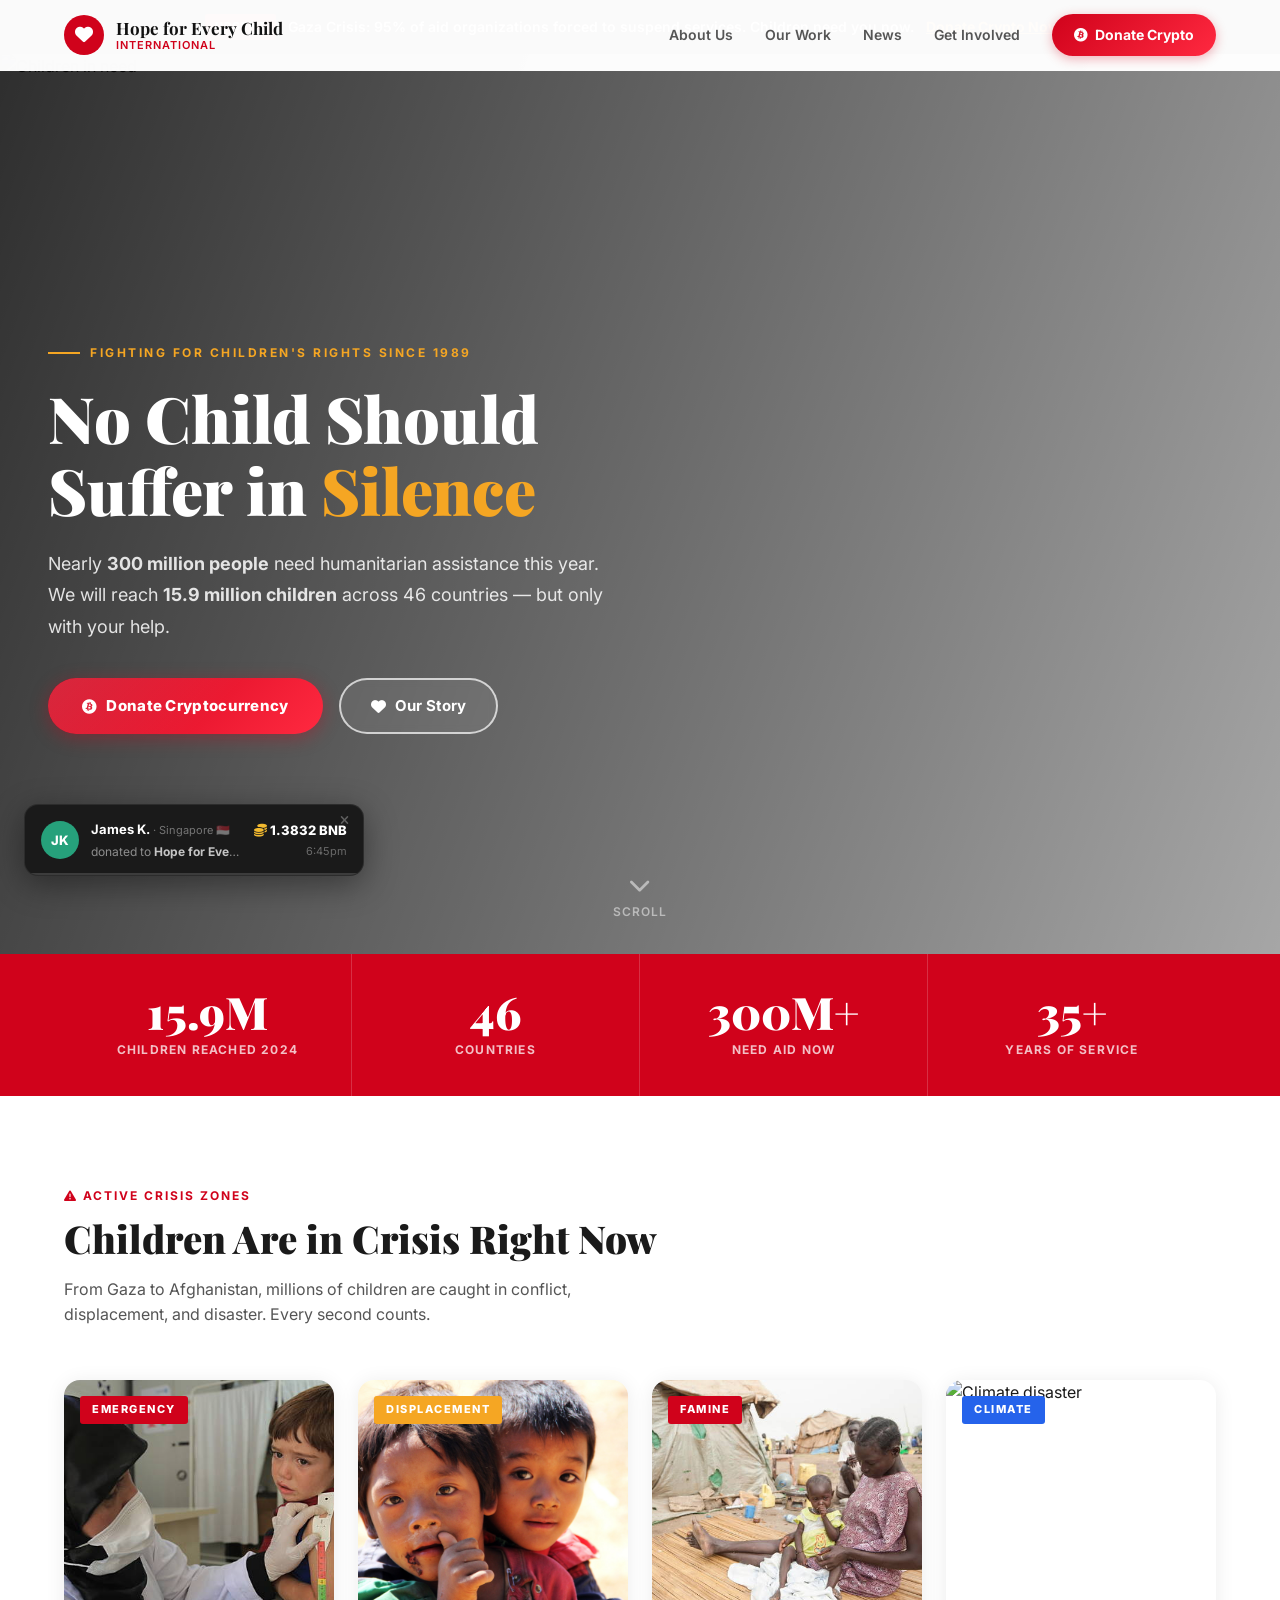
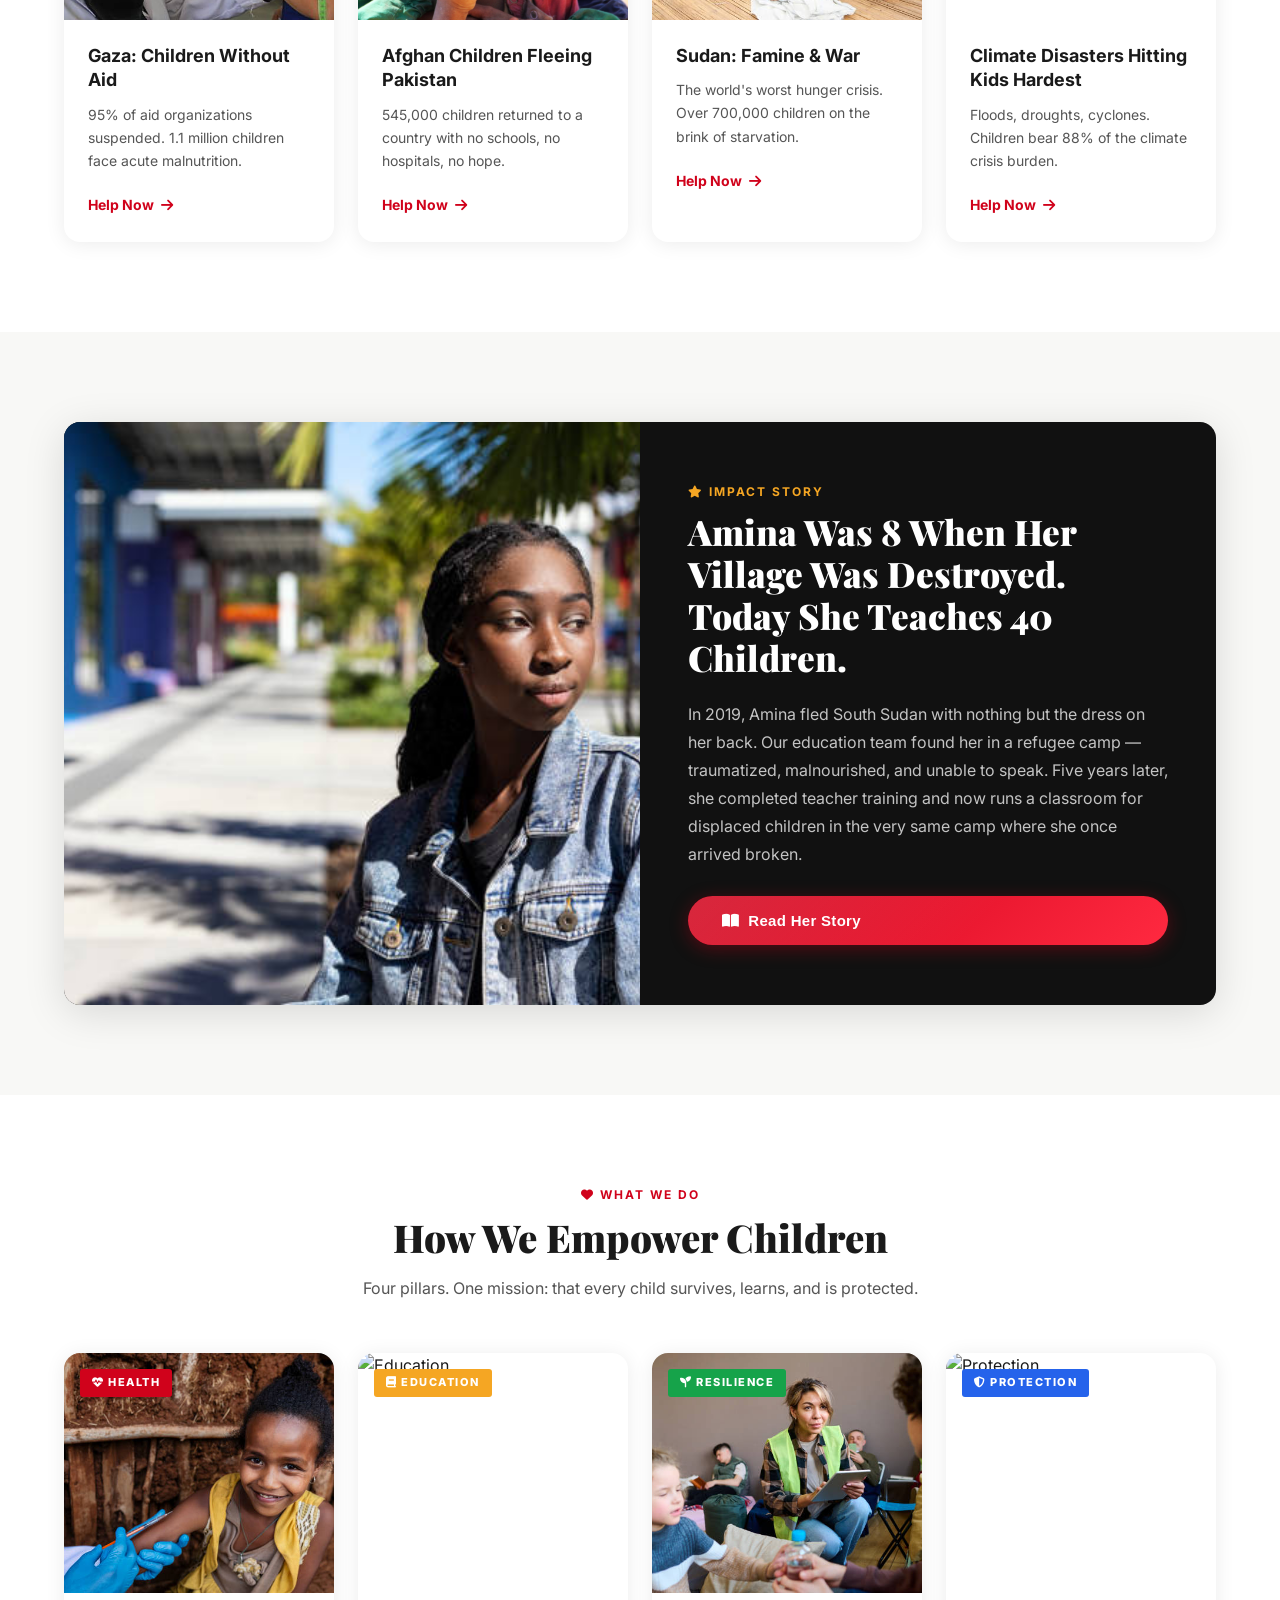
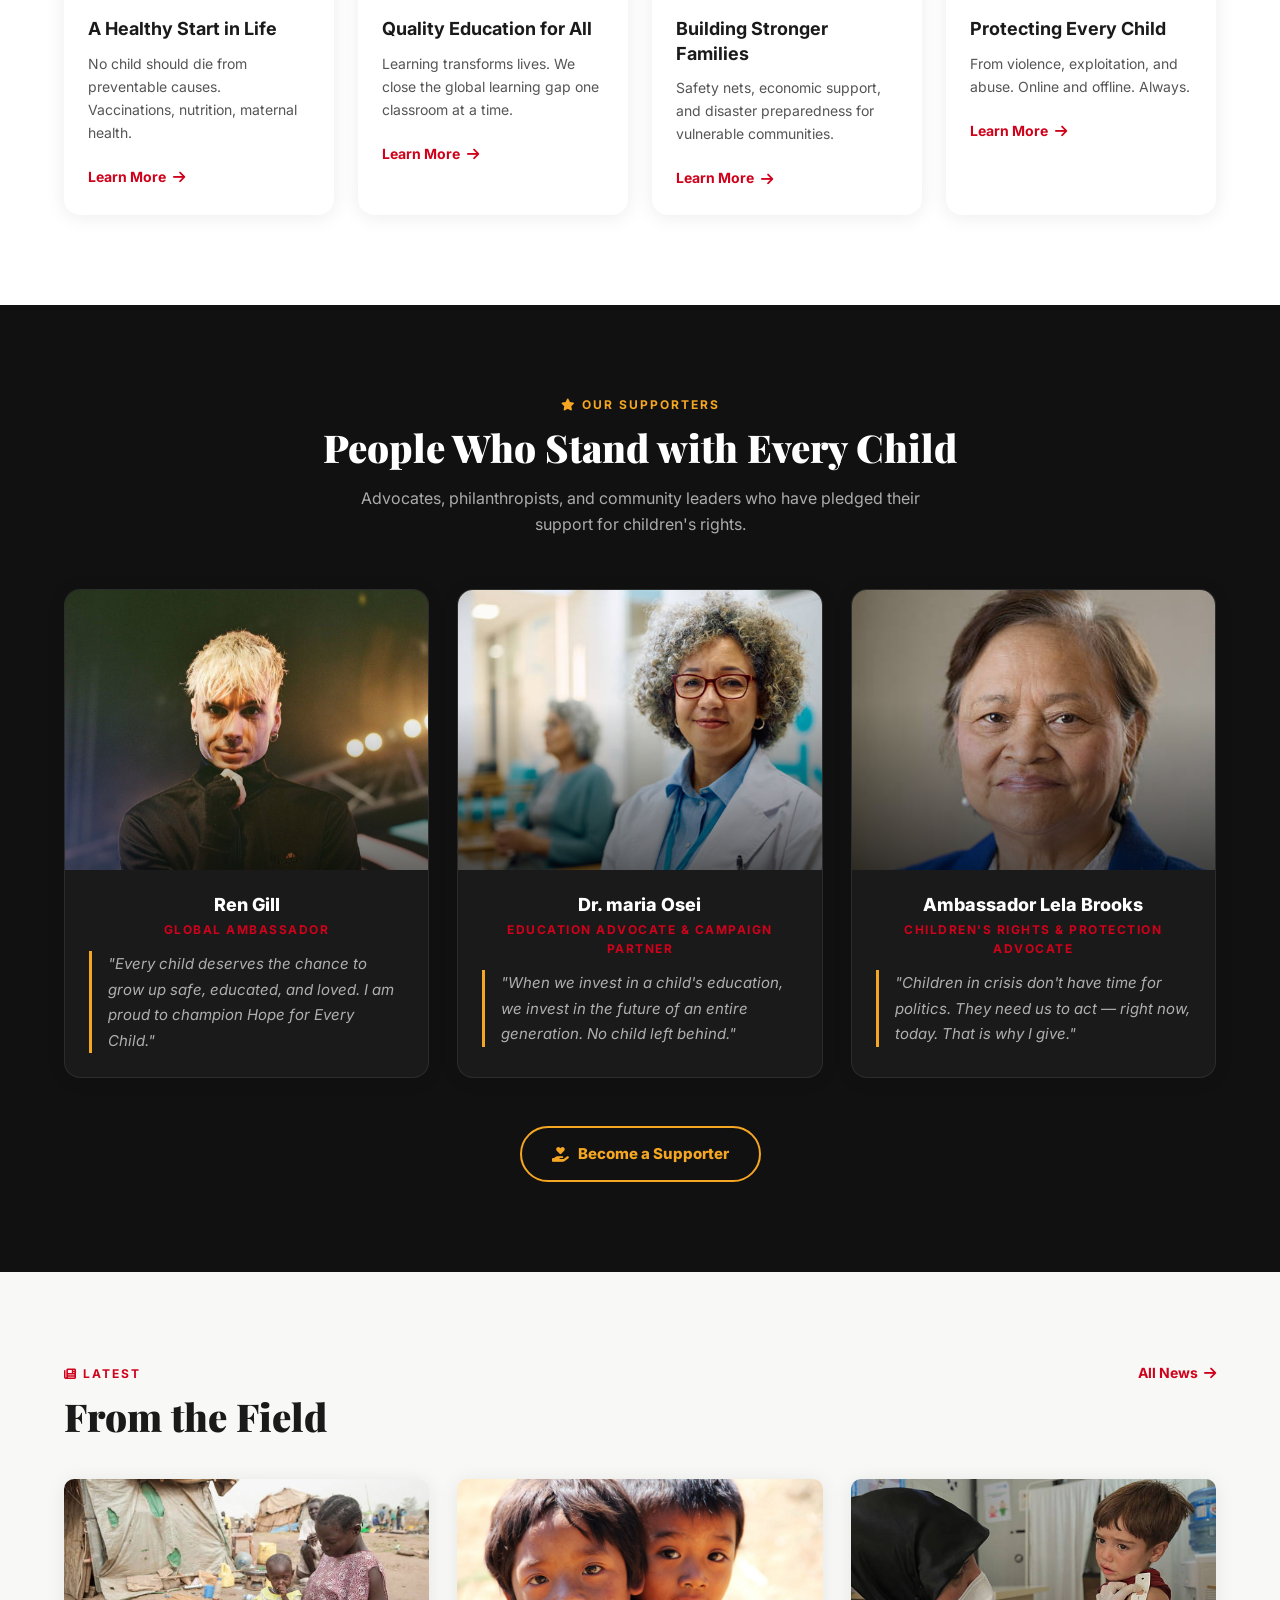
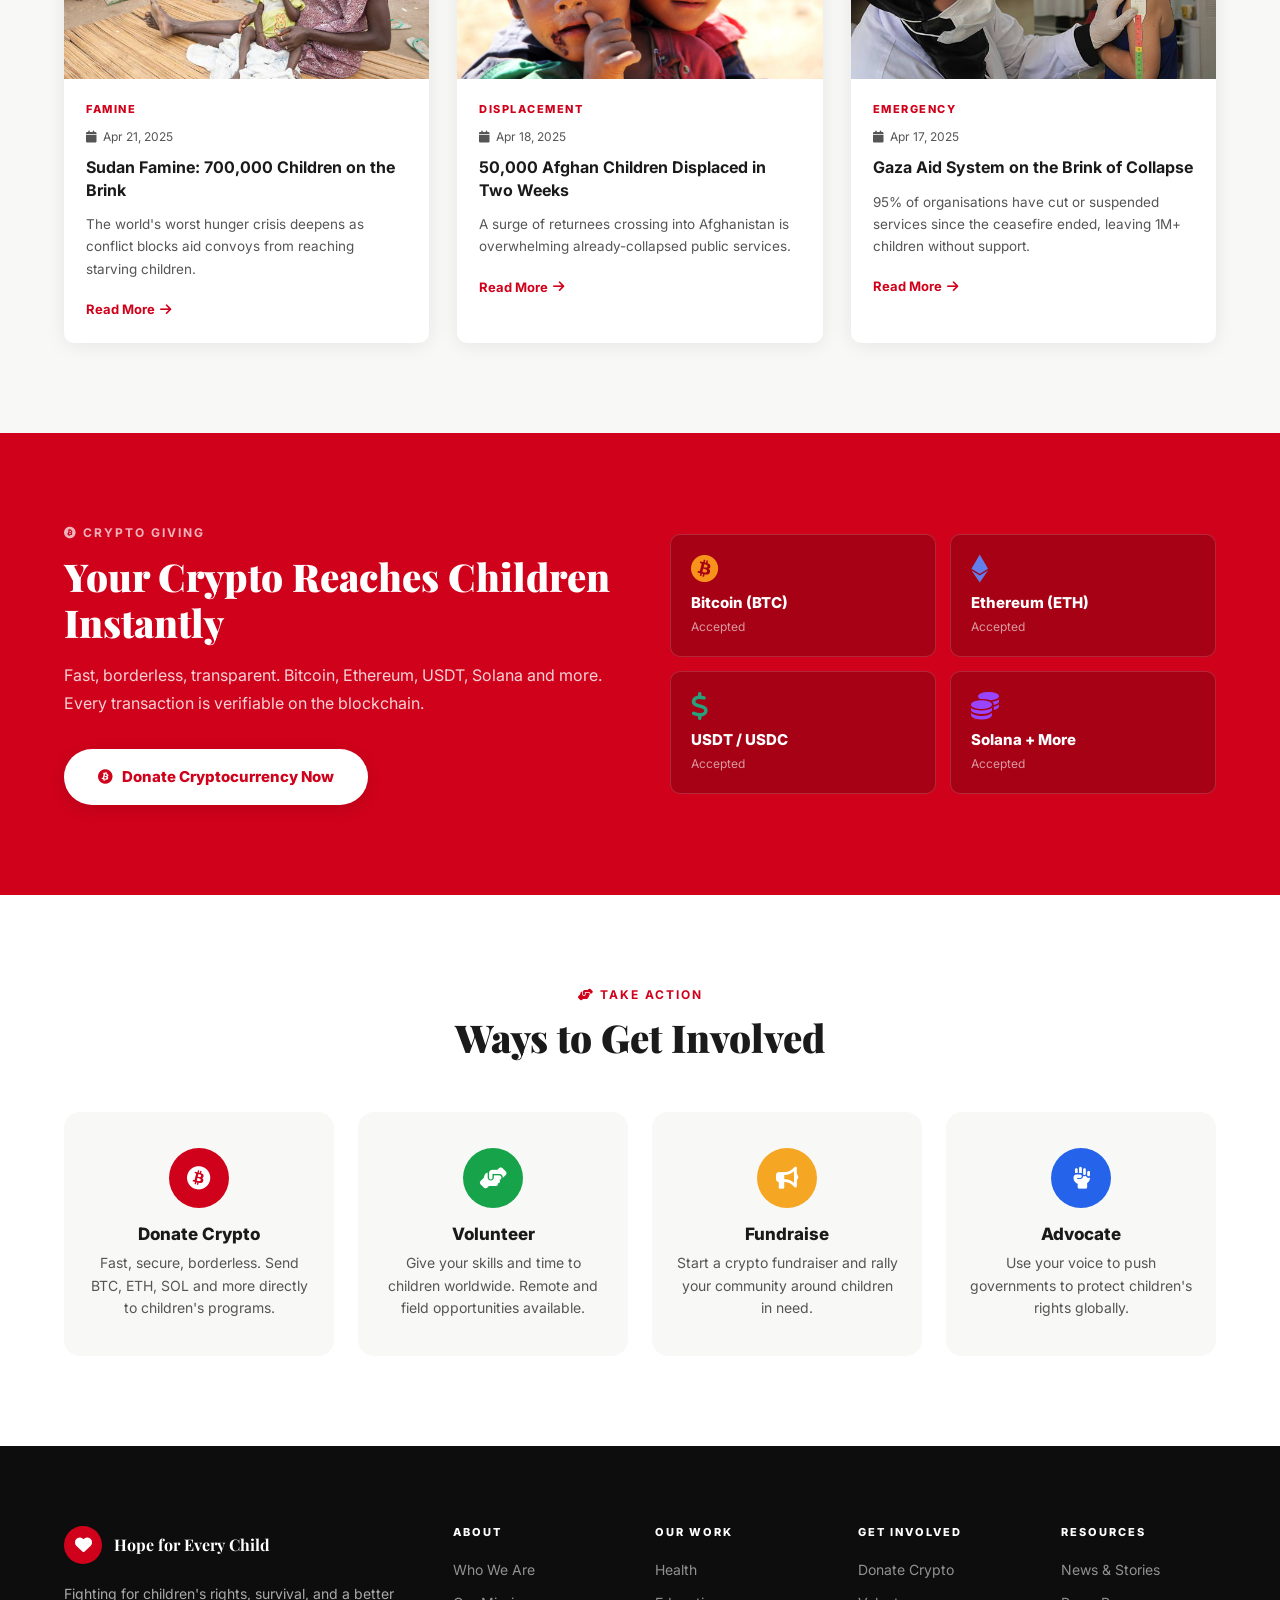
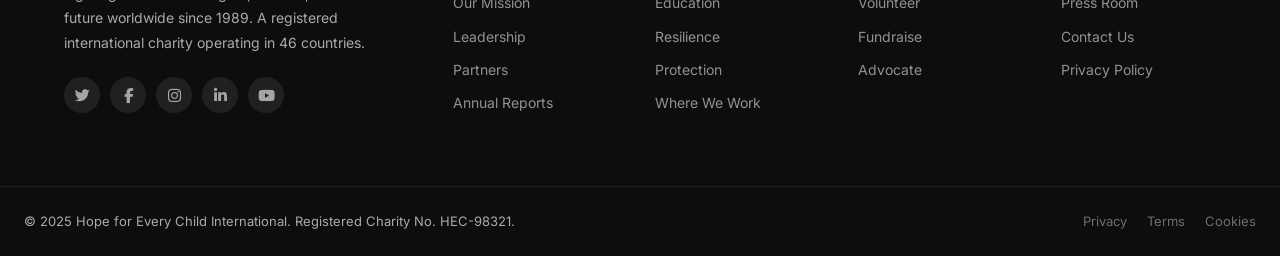
==== index.html @ 7d9fb4d5 "Initial commit" ====
<!DOCTYPE html>
<html lang="en">
<head>
<meta charset="UTF-8">
<meta name="viewport" content="width=device-width, initial-scale=1.0">
<title>Hope for Every Child – Fighting for Children's Rights Worldwide</title>
<link href="https://fonts.googleapis.com/css2?family=Playfair+Display:wght@700;900&family=Inter:wght@400;500;600;700;800&display=swap" rel="stylesheet">
<link rel="stylesheet" href="https://cdnjs.cloudflare.com/ajax/libs/font-awesome/6.5.0/css/all.min.css">
<link rel="stylesheet" href="styles.css">
</head>
<body>

<!-- URGENT BANNER -->
<div class="urgent-banner">
  <span class="urgent-badge">URGENT</span>
  <span>Gaza Crisis: 95% of aid organizations forced to suspend services. Children need you now.</span>
  <a href="donate.html">Donate Crypto Now <i class="fa fa-arrow-right"></i></a>
</div>

<!-- NAVBAR -->
<nav id="navbar">
  <div class="nav-inner">
    <a href="index.html" class="logo">
      <div class="logo-icon"><i class="fa fa-heart"></i></div>
      <div class="logo-text">Hope for Every Child<span>International</span></div>
    </a>
    <div class="nav-links">
      <a href="about.html">About Us</a>
      <a href="work.html">Our Work</a>
      <a href="news.html">News</a>
      <a href="get-involved.html">Get Involved</a>
      <a href="donate.html" class="btn-donate"><i class="fab fa-bitcoin"></i> Donate Crypto</a>
    </div>
    <button class="hamburger" onclick="toggleMenu()"><i class="fa fa-bars"></i></button>
  </div>
  <div class="mobile-menu" id="mobileMenu">
    <a href="about.html"><i class="fa fa-info-circle"></i> About Us</a>
    <a href="work.html"><i class="fa fa-hands-helping"></i> Our Work</a>
    <a href="news.html"><i class="fa fa-newspaper"></i> News</a>
    <a href="get-involved.html"><i class="fa fa-users"></i> Get Involved</a>
    <a href="donate.html"><i class="fab fa-bitcoin"></i> Donate with Crypto</a>
  </div>
</nav>

<!-- HERO SLIDESHOW -->
<section class="hero">
  <div class="hero-slides">
    <div class="hero-slide active">
      <!-- REPLACE IMAGE 1: change the src below to your own image URL -->
      <img src="https://images.unsplash.com/photo-1488521787991-ed7bbaae773c?w=1600&auto=format&fit=crop&q=80" alt="Children in need">
    </div>
    <div class="hero-slide">
      <!-- REPLACE IMAGE 2: change the src below to your own image URL -->
      <img src="https://images.unsplash.com/photo-1542810104-13345b3ced4e?w=1600&auto=format&fit=crop&q=80" alt="Child refugee">
    </div>
    <div class="hero-slide">
      <!-- REPLACE IMAGE 3: change the src below to your own image URL -->
      <img src="https://images.unsplash.com/photo-1509062522246-3755977927d7?w=1600&auto=format&fit=crop&q=80" alt="Children learning">
    </div>
    <div class="hero-slide">
      <!-- REPLACE IMAGE 4: change the src below to your own image URL -->
      <img src="https://images.unsplash.com/photo-1586348943529-beaae6c28db9?w=1600&auto=format&fit=crop&q=80" alt="Child health">
    </div>
  </div>
  <div class="hero-content">
    <div class="hero-eyebrow">Fighting for Children's Rights Since 1989</div>
    <h1>No Child Should Suffer in <em>Silence</em></h1>
    <p>Nearly <strong>300 million people</strong> need humanitarian assistance this year. We will reach <strong>15.9 million children</strong> across 46 countries — but only with your help.</p>
    <div class="hero-actions">
      <a href="donate.html" class="btn-primary"><i class="fab fa-bitcoin"></i> Donate Cryptocurrency</a>
      <!-- "Our Story" now links to About Us — no video modal -->
      <a href="about.html" class="btn-ghost"><i class="fa fa-heart"></i> Our Story</a>
    </div>
  </div>
  <div class="slide-dots" id="slideDots">
    <button class="dot active" onclick="goToSlide(0)"></button>
    <button class="dot" onclick="goToSlide(1)"></button>
    <button class="dot" onclick="goToSlide(2)"></button>
    <button class="dot" onclick="goToSlide(3)"></button>
  </div>
  <div class="hero-scroll-indicator">
    <i class="fa fa-chevron-down"></i>
    <span>Scroll</span>
  </div>
</section>

<!-- IMPACT BAR -->
<section class="impact-bar">
  <div class="container impact-grid">
    <div class="impact-item">
      <span class="impact-num">15.9M</span>
      <span class="impact-label">Children Reached 2024</span>
    </div>
    <div class="impact-item">
      <span class="impact-num">46</span>
      <span class="impact-label">Countries</span>
    </div>
    <div class="impact-item">
      <span class="impact-num">300M+</span>
      <span class="impact-label">Need Aid Now</span>
    </div>
    <div class="impact-item">
      <span class="impact-num">35+</span>
      <span class="impact-label">Years of Service</span>
    </div>
  </div>
</section>

<!-- CRISIS SPOTLIGHT -->
<section class="section-pad">
  <div class="container">
    <div class="section-header">
      <span class="eyebrow"><i class="fa fa-exclamation-triangle"></i> Active Crisis Zones</span>
      <h2 class="section-title">Children Are in Crisis Right Now</h2>
      <p class="section-subtitle">From Gaza to Afghanistan, millions of children are caught in conflict, displacement, and disaster. Every second counts.</p>
    </div>
    <div class="four-col">
      <div class="cause-card">
        <div class="cause-card-img">
          <!-- REPLACE: Gaza crisis image -->
          <img src="images/gaza.png" alt="Gaza crisis">
          <span class="cause-tag" style="background:#D0021B;">EMERGENCY</span>
        </div>
        <div class="cause-card-body">
          <h3>Gaza: Children Without Aid</h3>
          <p>95% of aid organizations suspended. 1.1 million children face acute malnutrition.</p>
          <a href="donate.html" class="cause-link">Help Now <i class="fa fa-arrow-right"></i></a>
        </div>
      </div>
      <div class="cause-card">
        <div class="cause-card-img">
          <!-- REPLACE: Afghanistan image -->
          <img src="images/peggy_marco-poverty-1028841_1920.jpg" alt="Afghanistan">
          <span class="cause-tag" style="background:#F5A623;">DISPLACEMENT</span>
        </div>
        <div class="cause-card-body">
          <h3>Afghan Children Fleeing Pakistan</h3>
          <p>545,000 children returned to a country with no schools, no hospitals, no hope.</p>
          <a href="donate.html" class="cause-link">Help Now <i class="fa fa-arrow-right"></i></a>
        </div>
      </div>
      <div class="cause-card">
        <div class="cause-card-img">
          <!-- REPLACE: Sudan famine image -->
          <img src="images/sudan.png" alt="Sudan famine">
          <span class="cause-tag" style="background:#D0021B;">FAMINE</span>
        </div>
        <div class="cause-card-body">
          <h3>Sudan: Famine &amp; War</h3>
          <p>The world's worst hunger crisis. Over 700,000 children on the brink of starvation.</p>
          <a href="donate.html" class="cause-link">Help Now <i class="fa fa-arrow-right"></i></a>
        </div>
      </div>
      <div class="cause-card">
        <div class="cause-card-img">
          <!-- REPLACE: Climate crisis image -->
          <img src="https://images.unsplash.com/photo-1547036967-23d11aacaee0?w=600&auto=format&fit=crop" alt="Climate disaster">
          <span class="cause-tag" style="background:#2563EB;">CLIMATE</span>
        </div>
        <div class="cause-card-body">
          <h3>Climate Disasters Hitting Kids Hardest</h3>
          <p>Floods, droughts, cyclones. Children bear 88% of the climate crisis burden.</p>
          <a href="donate.html" class="cause-link">Help Now <i class="fa fa-arrow-right"></i></a>
        </div>
      </div>
    </div>
  </div>
</section>

<!-- FEATURED STORY -->
<section class="section-pad section-light">
  <div class="container">
    <div class="story-feature">
      <!-- REPLACE: Featured story image -->
      <img src="images/amina.png" alt="Child story">
      <div class="story-body">
        <span class="eyebrow eyebrow-gold"><i class="fa fa-star"></i> Impact Story</span>
        <h2 class="display">Amina Was 8 When Her Village Was Destroyed. Today She Teaches 40 Children.</h2>
        <p>In 2019, Amina fled South Sudan with nothing but the dress on her back. Our education team found her in a refugee camp — traumatized, malnourished, and unable to speak. Five years later, she completed teacher training and now runs a classroom for displaced children in the very same camp where she once arrived broken.</p>
        <button class="btn-primary" onclick="openStoryModal()" style="border:none;cursor:pointer;">
          <i class="fa fa-book-open"></i> Read Her Story
        </button>
      </div>
    </div>
  </div>
</section>

<!-- AMINA STORY MODAL -->
<div id="storyModal" class="story-modal-overlay" onclick="closeStoryModal(event)" role="dialog" aria-modal="true" aria-label="Amina's Story">
  <div class="story-modal-box">

    <!-- Close button -->
    <button class="story-modal-close" onclick="closeStoryModal()" aria-label="Close story">&times;</button>

    <!-- Hero image with overlay headline -->
    <div class="story-modal-hero">
      <img src="https://images.unsplash.com/photo-1488521787991-ed7bbaae773c?w=1200&auto=format&fit=crop&q=80" alt="Amina">
      <div class="story-modal-hero-overlay">
        <span class="story-modal-tag"><i class="fa fa-star"></i> Impact Story · South Sudan</span>
        <h2 class="story-modal-headline">"I Was Nothing. Now I Am Someone's Teacher."</h2>
      </div>
    </div>

    <!-- Scrollable story body -->
    <div class="story-modal-body">

      <div class="story-modal-meta">
        <span><i class="fa fa-calendar"></i> March 2025</span>
        <span><i class="fa fa-map-marker-alt"></i> Kakuma Refugee Camp, Kenya</span>
        <span><i class="fa fa-pen"></i> Field Report by Hope for Every Child</span>
      </div>

      <p class="story-modal-lead">Amina Ajak was eight years old the morning the soldiers came. She didn't know what war sounded like until it arrived at her door in the form of smoke and screaming.</p>

      <p>Her village sat on the edge of a river in South Sudan, a small and quiet place where children played barefoot in the red dust and her mother cooked <em>kisra</em> bread over open flame every morning. Her father was a primary school teacher — the first person in the village to have gone to university. He used to tell Amina: <em>"Your mind is your farm. Water it every day and nothing can starve you."</em> She did not fully understand what he meant then. She would later.</p>

      <p>The attack came without warning in April 2019. Amina remembers grabbing her younger brother Deng, who was only four, and running — running through the sorghum field behind the house, past the water pump, into the bush — without looking back. She would not see her father again. She would not see her home again. She did not know, as she ran, that she was running toward a new life entirely.</p>

      <div class="story-modal-quote">
        <i class="fa fa-quote-left"></i>
        <blockquote>"I carried Deng the whole way. He was too scared to cry. I kept telling him, 'Don't cry, don't cry — crying makes you slow.' I don't know where I got those words. Maybe from nowhere. Maybe from needing to be brave for him."</blockquote>
        <cite>— Amina, now 14</cite>
      </div>

      <p>After four days of walking and two of sheltering in a church, Amina and Deng were found by a UN convoy near the Sudanese border and brought to Kakuma Refugee Camp in northern Kenya. Their mother arrived two weeks later — she had survived by hiding in a neighbour's well. Their father never came.</p>

      <h3 class="story-modal-subhead"><i class="fa fa-school" style="color:var(--red);"></i> The Day the Classroom Found Her</h3>

      <p>For eight months, Amina barely spoke. Camp workers described her as "present but absent" — sitting in food queues, standing in registration lines, staring at the ground. She stopped eating regularly. She stopped playing. She sat outside her tent every evening holding a small exercise book she had grabbed the night she fled — the only thing she'd taken from her home besides her brother. The book was her father's. His handwriting filled the first half. The second half was empty.</p>

      <p>That was when Miriam, a Hope for Every Child education coordinator, spotted her. Miriam had run Temporary Learning Spaces in Kakuma for six years. She had seen this particular silence before — the silence of a child whose world has been erased. She sat beside Amina for three days in a row without asking anything of her. On the fourth day, she brought two pencils. She placed one beside Amina and began drawing in her own notebook. After a long time, Amina picked up hers.</p>

      <p>"She drew her house," Miriam told our team. "She drew it in detail — the door, the window, the tree next to it. Then she drew a small figure beside the tree and she wrote one word underneath: <em>Baba</em>. Father. That was the first word we ever exchanged."</p>

      <div class="story-modal-photo-row">
        <img src="https://images.unsplash.com/photo-1509062522246-3755977927d7?w=600&auto=format&fit=crop&q=80" alt="Children in classroom">
        <img src="https://images.unsplash.com/photo-1542810104-13345b3ced4e?w=600&auto=format&fit=crop&q=80" alt="Child learning">
      </div>

      <h3 class="story-modal-subhead"><i class="fa fa-book" style="color:var(--gold);"></i> Learning to Live Again</h3>

      <p>Amina enrolled in the Hope for Every Child Temporary Learning Space the following week. She was placed in a class of 34 children, many of them survivors of violence, most of them behind their expected grade level. The first few weeks were uneven — she would attend, then disappear; engage, then shut down. But something was happening underneath the silence.</p>

      <p>She had taught herself to read from her father's notebook. His lesson plans, his notes, his little diagrams explaining fractions and rainfall and the names of rivers — she had memorized them. When the class reached division in mathematics, Amina quietly raised her hand and corrected the teacher's mistake on the chalkboard. The room went still. The teacher — a young Kenyan man named Odongo — looked at the board, then at Amina, then he smiled and said: "Would you like to show us?"</p>

      <p>She walked to the front of the class and did.</p>

      <div class="story-modal-quote">
        <i class="fa fa-quote-left"></i>
        <blockquote>"That was the moment I knew she would be okay," Odongo said. "Not because of the maths. But because she walked to that board like she owned it. Like she remembered who she was."</blockquote>
        <cite>— Odongo, HFEC Education Volunteer</cite>
      </div>

      <h3 class="story-modal-subhead"><i class="fa fa-heart" style="color:var(--red);"></i> Five Years Later</h3>

      <p>Today, Amina is fourteen. She speaks three languages: Dinka, Arabic, and English. She completed the Hope for Every Child Junior Teacher Training Programme last December — one of only six students selected from a pool of over eighty — and has returned to Kakuma as a teaching assistant in the same TLS where Miriam first sat beside her with a pencil.</p>

      <p>Her brother Deng, now nine, is one of her students. Every morning she walks with him to the classroom. Every evening she reviews his work by lamplight. She keeps her father's notebook on her desk — its cover worn soft, its pages filled now from front to back. The second half, the empty half, is hers.</p>

      <p>When we asked Amina what she wants for her future, she answered without hesitating: <em>"I want to build a school. A real one, with a roof that doesn't leak. One that stays even when everything else leaves."</em></p>

      <div class="story-modal-quote story-modal-quote--gold">
        <i class="fa fa-quote-left"></i>
        <blockquote>"My father used to say: your mind is your farm. I understand now. He was trying to tell me that no soldier, no fire, no war can take away what is already growing inside you."</blockquote>
        <cite>— Amina Ajak, 14, Kakuma Refugee Camp</cite>
      </div>

      <div class="story-modal-cta">
        <p>Stories like Amina's are made possible by donors like you. Every contribution — however small — funds classrooms, teachers, and futures in crisis zones worldwide.</p>
        <div class="story-modal-cta-buttons">
          <a href="donate.html" class="btn-primary"><i class="fab fa-bitcoin"></i> Donate to Help Children Like Amina</a>
          <button class="btn-outline" onclick="closeStoryModal()"><i class="fa fa-times"></i> Close Story</button>
        </div>
      </div>

    </div><!-- /story-modal-body -->
  </div><!-- /story-modal-box -->
</div>

<style>
/* ---- STORY MODAL ---- */
.story-modal-overlay {
  position: fixed; inset: 0; z-index: 9000;
  background: rgba(0,0,0,0.75);
  backdrop-filter: blur(4px);
  display: flex; align-items: center; justify-content: center;
  padding: 16px;
  opacity: 0; pointer-events: none;
  transition: opacity 0.3s ease;
}
.story-modal-overlay.open {
  opacity: 1; pointer-events: all;
}
.story-modal-box {
  background: #fff;
  border-radius: 20px;
  width: 100%; max-width: 720px;
  max-height: 90vh;
  overflow-y: auto;
  position: relative;
  box-shadow: 0 24px 80px rgba(0,0,0,0.5);
  transform: translateY(24px) scale(0.97);
  transition: transform 0.35s cubic-bezier(0.34,1.4,0.64,1);
  scroll-behavior: smooth;
  -webkit-overflow-scrolling: touch;
}
.story-modal-overlay.open .story-modal-box {
  transform: translateY(0) scale(1);
}
/* Scrollbar styling */
.story-modal-box::-webkit-scrollbar { width: 5px; }
.story-modal-box::-webkit-scrollbar-track { background: #f0f0f0; }
.story-modal-box::-webkit-scrollbar-thumb { background: var(--red); border-radius: 4px; }

.story-modal-close {
  position: sticky; top: 12px; left: 100%;
  float: right; margin: 12px 12px 0 0;
  width: 36px; height: 36px; border-radius: 50%;
  border: none; background: rgba(0,0,0,0.55);
  color: #fff; font-size: 20px; line-height: 1;
  cursor: pointer; z-index: 10;
  display: flex; align-items: center; justify-content: center;
  transition: background 0.2s;
  flex-shrink: 0;
}
.story-modal-close:hover { background: var(--red); }

.story-modal-hero {
  position: relative; width: 100%; height: 300px; overflow: hidden;
  margin-top: -48px; /* pull up under close btn */
  border-radius: 20px 20px 0 0;
}
.story-modal-hero img {
  width: 100%; height: 100%; object-fit: cover; object-position: center 30%;
  display: block;
}
.story-modal-hero-overlay {
  position: absolute; inset: 0;
  background: linear-gradient(to top, rgba(0,0,0,0.85) 0%, rgba(0,0,0,0.2) 60%);
  display: flex; flex-direction: column; justify-content: flex-end;
  padding: 28px 28px 24px;
}
.story-modal-tag {
  font-size: 11px; font-weight: 700; letter-spacing: 2px;
  text-transform: uppercase; color: var(--gold);
  margin-bottom: 10px; display: block;
}
.story-modal-headline {
  font-family: 'Playfair Display', serif;
  font-size: clamp(1.3rem, 4vw, 1.9rem);
  font-weight: 900; color: #fff; line-height: 1.25; margin: 0;
}

.story-modal-body {
  padding: 32px 36px 40px;
}
.story-modal-meta {
  display: flex; flex-wrap: wrap; gap: 16px;
  font-size: 12px; font-weight: 600; color: var(--mid);
  margin-bottom: 24px; padding-bottom: 18px;
  border-bottom: 1px solid var(--border);
}
.story-modal-meta span { display: flex; align-items: center; gap: 5px; }
.story-modal-meta i { color: var(--red); }

.story-modal-lead {
  font-size: 18px; font-weight: 600; line-height: 1.75;
  color: var(--dark); margin-bottom: 20px;
  font-family: 'Playfair Display', serif; font-style: italic;
}
.story-modal-body p {
  font-size: 15.5px; line-height: 1.85; color: #333;
  margin-bottom: 18px;
}
.story-modal-body p em { color: var(--dark); font-style: italic; }

.story-modal-subhead {
  font-size: 17px; font-weight: 800; color: var(--dark);
  margin: 32px 0 14px; display: flex; align-items: center; gap: 9px;
}

.story-modal-quote {
  background: var(--light);
  border-left: 4px solid var(--red);
  border-radius: 0 12px 12px 0;
  padding: 22px 24px;
  margin: 28px 0;
  position: relative;
}
.story-modal-quote .fa-quote-left {
  font-size: 2rem; color: var(--red); opacity: 0.2;
  position: absolute; top: 14px; left: 16px;
}
.story-modal-quote blockquote {
  font-size: 16px; line-height: 1.75; font-style: italic;
  color: var(--dark); margin: 0 0 10px; padding-left: 8px;
}
.story-modal-quote cite {
  font-size: 13px; font-weight: 700; color: var(--mid); font-style: normal;
}
.story-modal-quote--gold { border-left-color: var(--gold); }
.story-modal-quote--gold .fa-quote-left { color: var(--gold); }

.story-modal-photo-row {
  display: grid; grid-template-columns: 1fr 1fr; gap: 12px;
  margin: 28px 0;
  border-radius: var(--radius-lg); overflow: hidden;
}
.story-modal-photo-row img {
  width: 100%; height: 180px; object-fit: cover; display: block;
  border-radius: var(--radius);
}

.story-modal-cta {
  background: linear-gradient(135deg, #0f0f0f 0%, #1a0000 100%);
  border-radius: var(--radius-lg);
  padding: 32px; margin-top: 36px; text-align: center;
}
.story-modal-cta p {
  color: rgba(255,255,255,0.8); font-size: 15px; margin-bottom: 22px;
  line-height: 1.75;
}
.story-modal-cta-buttons {
  display: flex; gap: 12px; flex-wrap: wrap; justify-content: center;
}
.story-modal-cta-buttons .btn-outline {
  border-color: rgba(255,255,255,0.4); color: rgba(255,255,255,0.7);
}
.story-modal-cta-buttons .btn-outline:hover {
  background: rgba(255,255,255,0.1); color: #fff; border-color: #fff;
}

/* Responsive */
@media(max-width: 600px) {
  .story-modal-box { border-radius: 16px; }
  .story-modal-hero { height: 220px; margin-top: -44px; border-radius: 16px 16px 0 0; }
  .story-modal-body { padding: 20px 20px 32px; }
  .story-modal-lead { font-size: 16px; }
  .story-modal-body p { font-size: 14.5px; }
  .story-modal-photo-row { grid-template-columns: 1fr; }
  .story-modal-photo-row img { height: 160px; }
  .story-modal-quote blockquote { font-size: 14.5px; }
  .story-modal-cta { padding: 24px 18px; }
  .story-modal-cta-buttons { flex-direction: column; }
  .story-modal-cta-buttons a, .story-modal-cta-buttons button { width: 100%; justify-content: center; }
}
@media(max-width: 400px) {
  .story-modal-overlay { padding: 0; }
  .story-modal-box { border-radius: 12px 12px 0 0; max-height: 95vh; }
}
</style>

<!-- OUR WORK PILLARS -->
<section class="section-pad">
  <div class="container">
    <div class="section-header center">
      <span class="eyebrow"><i class="fa fa-heart"></i> What We Do</span>
      <h2 class="section-title">How We Empower Children</h2>
      <p class="section-subtitle">Four pillars. One mission: that every child survives, learns, and is protected.</p>
    </div>
    <div class="four-col">
      <div class="cause-card">
        <div class="cause-card-img">
          <!-- REPLACE: Health pillar image -->
          <img src="images/vacine.png" alt="Health">
          <span class="cause-tag" style="background:#D0021B;"><i class="fa fa-heartbeat"></i> Health</span>
        </div>
        <div class="cause-card-body">
          <h3>A Healthy Start in Life</h3>
          <p>No child should die from preventable causes. Vaccinations, nutrition, maternal health.</p>
          <a href="work.html#health" class="cause-link">Learn More <i class="fa fa-arrow-right"></i></a>
        </div>
      </div>
      <div class="cause-card">
        <div class="cause-card-img">
          <!-- REPLACE: Education pillar image -->
          <img src="https://images.unsplash.com/photo-1509062522246-3755977927d7?w=600&auto=format&fit=crop" alt="Education">
          <span class="cause-tag" style="background:#F5A623;"><i class="fa fa-book"></i> Education</span>
        </div>
        <div class="cause-card-body">
          <h3>Quality Education for All</h3>
          <p>Learning transforms lives. We close the global learning gap one classroom at a time.</p>
          <a href="work.html#education" class="cause-link">Learn More <i class="fa fa-arrow-right"></i></a>
        </div>
      </div>
      <div class="cause-card">
        <div class="cause-card-img">
          <!-- REPLACE: Resilience pillar image -->
          <img src="images/families22.png" alt="Resilience">
          <span class="cause-tag" style="background:#16a34a;"><i class="fa fa-seedling"></i> Resilience</span>
        </div>
        <div class="cause-card-body">
          <h3>Building Stronger Families</h3>
          <p>Safety nets, economic support, and disaster preparedness for vulnerable communities.</p>
          <a href="work.html#resilience" class="cause-link">Learn More <i class="fa fa-arrow-right"></i></a>
        </div>
      </div>
      <div class="cause-card">
        <div class="cause-card-img">
          <!-- REPLACE: Protection pillar image -->
          <img src="https://images.unsplash.com/photo-1573496359142-b8d87734a5a2?w=600&auto=format&fit=crop" alt="Protection">
          <span class="cause-tag" style="background:#2563EB;"><i class="fa fa-shield-alt"></i> Protection</span>
        </div>
        <div class="cause-card-body">
          <h3>Protecting Every Child</h3>
          <p>From violence, exploitation, and abuse. Online and offline. Always.</p>
          <a href="work.html#protection" class="cause-link">Learn More <i class="fa fa-arrow-right"></i></a>
        </div>
      </div>
    </div>
  </div>
</section>

<!-- AMBASSADOR / SUPPORTER -->
<section class="section-pad section-dark">
  <div class="container">
    <div class="section-header center" style="color:#fff;">
      <span class="eyebrow" style="color:var(--gold);"><i class="fa fa-star"></i> Our Supporters</span>
      <h2 class="section-title" style="color:#fff;">People Who Stand with Every Child</h2>
      <p class="section-subtitle" style="color:rgba(255,255,255,0.65);">Advocates, philanthropists, and community leaders who have pledged their support for children's rights.</p>
    </div>
   <div class="three-col">
      <div class="ambassador-card" style="background:#1a1a1a;border:1px solid rgba(255,255,255,0.08);">
        <div class="ambassador-img">
          <!-- REPLACE: Ambassador 1 photo -->
          <img src="images/ren.png" alt="Ren Gill">
        </div>
        <div class="ambassador-body">
          <h3 style="color:#fff;">Ren Gill</h3>
          <span class="role">Global Ambassador</span>
          <blockquote style="border-color:var(--gold);color:rgba(255,255,255,0.65);">"Every child deserves the chance to grow up safe, educated, and loved. I am proud to champion Hope for Every Child."</blockquote>
        </div>
      </div>
      <div class="ambassador-card" style="background:#1a1a1a;border:1px solid rgba(255,255,255,0.08);">
        <div class="ambassador-img">
          <!-- REPLACE: Ambassador 2 photo -->
          <img src="images/dr.png" alt="Dr. maria Osei">
        </div>
        <div class="ambassador-body">
          <h3 style="color:#fff;">Dr. maria Osei</h3>
          <span class="role">Education Advocate &amp; Campaign Partner</span>
          <blockquote style="border-color:var(--gold);color:rgba(255,255,255,0.65);">"When we invest in a child's education, we invest in the future of an entire generation. No child left behind."</blockquote>
        </div>
      </div>
      
      
      <div class="ambassador-card" style="background:#1a1a1a;border:1px solid rgba(255,255,255,0.08);">
        <div class="ambassador-img">
          <!-- REPLACE: Ambassador 3 photo -->
          <img src="images/ambasador.png" alt="Eghosa Victory">
        </div>
        <div class="ambassador-body">
          <h3 style="color:#fff;">Ambassador Lela Brooks</h3>
          <span class="role">Children's Rights &amp; Protection Advocate</span>
          <blockquote style="border-color:var(--gold);color:rgba(255,255,255,0.65);">"Children in crisis don't have time for politics. They need us to act — right now, today. That is why I give."</blockquote>
        </div>
      </div>
    </div>
    <div style="text-align:center;margin-top:48px;">
      <a href="get-involved.html#advocate" class="btn-outline" style="border-color:var(--gold);color:var(--gold);">
        <i class="fa fa-hand-holding-heart"></i> Become a Supporter
      </a>
    </div>
  </div>
</section>

<!-- LATEST NEWS -->
<section class="section-pad section-light">
  <div class="container">
    <div style="display:flex;justify-content:space-between;align-items:baseline;margin-bottom:40px;flex-wrap:wrap;gap:12px;">
      <div>
        <span class="eyebrow"><i class="fa fa-newspaper"></i> Latest</span>
        <h2 class="section-title" style="margin-bottom:0;">From the Field</h2>
      </div>
      <a href="news.html" style="font-size:14px;font-weight:700;color:var(--red);display:flex;align-items:center;gap:6px;">All News <i class="fa fa-arrow-right"></i></a>
    </div>
    <div class="three-col">
      <article class="news-card">
        <!-- REPLACE: News image 1 -->
        <img src="images/sudan.png" alt="Sudan famine">
        <div class="news-card-body">
          <span class="news-tag">Famine</span>
          <div class="news-date"><i class="fa fa-calendar"></i> Apr 21, 2025</div>
          <h3>Sudan Famine: 700,000 Children on the Brink</h3>
          <p>The world's worst hunger crisis deepens as conflict blocks aid convoys from reaching starving children.</p>
          <a href="news.html" class="read-more">Read More <i class="fa fa-arrow-right"></i></a>
        </div>
      </article>
      <article class="news-card">
        <!-- REPLACE: News image 2 -->
        <img src="images/peggy_marco-poverty-1028841_1920.jpg" alt="Afghan children">
        <div class="news-card-body">
          <span class="news-tag">Displacement</span>
          <div class="news-date"><i class="fa fa-calendar"></i> Apr 18, 2025</div>
          <h3>50,000 Afghan Children Displaced in Two Weeks</h3>
          <p>A surge of returnees crossing into Afghanistan is overwhelming already-collapsed public services.</p>
          <a href="news.html" class="read-more">Read More <i class="fa fa-arrow-right"></i></a>
        </div>
      </article>
      <article class="news-card">
        <!-- REPLACE: News image 3 -->
        <img src="images/gaza.png" alt="Gaza aid">
        <div class="news-card-body">
          <span class="news-tag">Emergency</span>
          <div class="news-date"><i class="fa fa-calendar"></i> Apr 17, 2025</div>
          <h3>Gaza Aid System on the Brink of Collapse</h3>
          <p>95% of organisations have cut or suspended services since the ceasefire ended, leaving 1M+ children without support.</p>
          <a href="news.html" class="read-more">Read More <i class="fa fa-arrow-right"></i></a>
        </div>
      </article>
    </div>
  </div>
</section>

<!-- CRYPTO DONATE CTA -->
<section class="section-pad section-red">
  <div class="container" style="display:grid;grid-template-columns:1fr 1fr;gap:60px;align-items:center;color:#fff;">
    <div>
      <span class="eyebrow" style="color:rgba(255,255,255,0.7);"><i class="fab fa-bitcoin"></i> Crypto Giving</span>
      <h2 class="section-title" style="color:#fff;">Your Crypto Reaches Children Instantly</h2>
      <p style="color:rgba(255,255,255,0.82);font-size:16px;line-height:1.75;margin-bottom:32px;">Fast, borderless, transparent. Bitcoin, Ethereum, USDT, Solana and more. Every transaction is verifiable on the blockchain.</p>
      <a href="donate.html" class="btn-white"><i class="fab fa-bitcoin"></i> Donate Cryptocurrency Now</a>
    </div>
    <div style="display:grid;grid-template-columns:1fr 1fr;gap:14px;">
      <div style="background:rgba(0,0,0,0.2);border-radius:var(--radius);padding:20px;border:1px solid rgba(255,255,255,0.15);">
        <i class="fab fa-bitcoin" style="font-size:28px;color:#F7931A;margin-bottom:8px;display:block;"></i>
        <div style="font-weight:800;font-size:15px;">Bitcoin (BTC)</div>
        <div style="font-size:12px;color:rgba(255,255,255,0.6);margin-top:2px;">Accepted</div>
      </div>
      <div style="background:rgba(0,0,0,0.2);border-radius:var(--radius);padding:20px;border:1px solid rgba(255,255,255,0.15);">
        <i class="fab fa-ethereum" style="font-size:28px;color:#627EEA;margin-bottom:8px;display:block;"></i>
        <div style="font-weight:800;font-size:15px;">Ethereum (ETH)</div>
        <div style="font-size:12px;color:rgba(255,255,255,0.6);margin-top:2px;">Accepted</div>
      </div>
      <div style="background:rgba(0,0,0,0.2);border-radius:var(--radius);padding:20px;border:1px solid rgba(255,255,255,0.15);">
        <i class="fa fa-dollar-sign" style="font-size:28px;color:#26A17B;margin-bottom:8px;display:block;"></i>
        <div style="font-weight:800;font-size:15px;">USDT / USDC</div>
        <div style="font-size:12px;color:rgba(255,255,255,0.6);margin-top:2px;">Accepted</div>
      </div>
      <div style="background:rgba(0,0,0,0.2);border-radius:var(--radius);padding:20px;border:1px solid rgba(255,255,255,0.15);">
        <i class="fa fa-coins" style="font-size:28px;color:#9945FF;margin-bottom:8px;display:block;"></i>
        <div style="font-weight:800;font-size:15px;">Solana + More</div>
        <div style="font-size:12px;color:rgba(255,255,255,0.6);margin-top:2px;">Accepted</div>
      </div>
    </div>
  </div>
</section>
<style>
@media(max-width:768px){
  .section-red .container { grid-template-columns: 1fr !important; gap: 32px !important; }
  .section-red .container > div:last-child { display: grid; grid-template-columns: 1fr 1fr; gap: 12px; }
}
</style>

<!-- WAYS TO GET INVOLVED -->
<section class="section-pad">
  <div class="container">
    <div class="section-header center">
      <span class="eyebrow"><i class="fa fa-hands-helping"></i> Take Action</span>
      <h2 class="section-title">Ways to Get Involved</h2>
    </div>
    <div class="four-col">
      <a href="donate.html" style="background:var(--light);border-radius:var(--radius-lg);padding:36px 24px;text-align:center;display:block;transition:transform 0.2s,box-shadow 0.2s;" onmouseover="this.style.transform='translateY(-5px)';this.style.boxShadow='var(--shadow-lg)'" onmouseout="this.style.transform='';this.style.boxShadow=''">
        <div style="width:60px;height:60px;background:var(--red);border-radius:50%;display:flex;align-items:center;justify-content:center;margin:0 auto 16px;"><i class="fab fa-bitcoin" style="font-size:24px;color:#fff;"></i></div>
        <h3 style="font-size:17px;font-weight:800;margin-bottom:8px;">Donate Crypto</h3>
        <p style="font-size:14px;color:var(--mid);">Fast, secure, borderless. Send BTC, ETH, SOL and more directly to children's programs.</p>
      </a>
      <a href="get-involved.html#volunteer" style="background:var(--light);border-radius:var(--radius-lg);padding:36px 24px;text-align:center;display:block;transition:transform 0.2s,box-shadow 0.2s;" onmouseover="this.style.transform='translateY(-5px)';this.style.boxShadow='var(--shadow-lg)'" onmouseout="this.style.transform='';this.style.boxShadow=''">
        <div style="width:60px;height:60px;background:#16a34a;border-radius:50%;display:flex;align-items:center;justify-content:center;margin:0 auto 16px;"><i class="fa fa-hands-helping" style="font-size:22px;color:#fff;"></i></div>
        <h3 style="font-size:17px;font-weight:800;margin-bottom:8px;">Volunteer</h3>
        <p style="font-size:14px;color:var(--mid);">Give your skills and time to children worldwide. Remote and field opportunities available.</p>
      </a>
      <a href="get-involved.html#fundraise" style="background:var(--light);border-radius:var(--radius-lg);padding:36px 24px;text-align:center;display:block;transition:transform 0.2s,box-shadow 0.2s;" onmouseover="this.style.transform='translateY(-5px)';this.style.boxShadow='var(--shadow-lg)'" onmouseout="this.style.transform='';this.style.boxShadow=''">
        <div style="width:60px;height:60px;background:var(--gold);border-radius:50%;display:flex;align-items:center;justify-content:center;margin:0 auto 16px;"><i class="fa fa-bullhorn" style="font-size:22px;color:#fff;"></i></div>
        <h3 style="font-size:17px;font-weight:800;margin-bottom:8px;">Fundraise</h3>
        <p style="font-size:14px;color:var(--mid);">Start a crypto fundraiser and rally your community around children in need.</p>
      </a>
      <a href="get-involved.html#advocate" style="background:var(--light);border-radius:var(--radius-lg);padding:36px 24px;text-align:center;display:block;transition:transform 0.2s,box-shadow 0.2s;" onmouseover="this.style.transform='translateY(-5px)';this.style.boxShadow='var(--shadow-lg)'" onmouseout="this.style.transform='';this.style.boxShadow=''">
        <div style="width:60px;height:60px;background:#2563EB;border-radius:50%;display:flex;align-items:center;justify-content:center;margin:0 auto 16px;"><i class="fa fa-fist-raised" style="font-size:22px;color:#fff;"></i></div>
        <h3 style="font-size:17px;font-weight:800;margin-bottom:8px;">Advocate</h3>
        <p style="font-size:14px;color:var(--mid);">Use your voice to push governments to protect children's rights globally.</p>
      </a>
    </div>
  </div>
</section>

<!-- Toast container (CSS managed in styles.css) -->
<div id="toastContainer"></div>

<!-- FOOTER -->
<footer>
  <div class="container footer-top">
    <div class="footer-brand">
      <div class="footer-logo">
        <div class="footer-logo-icon"><i class="fa fa-heart"></i></div>
        <div class="footer-logo-text">Hope for Every Child</div>
      </div>
      <p>Fighting for children's rights, survival, and a better future worldwide since 1989. A registered international charity operating in 46 countries.</p>
      <div class="social-row">
        <a href="#" class="social-btn"><i class="fab fa-twitter"></i></a>
        <a href="#" class="social-btn"><i class="fab fa-facebook-f"></i></a>
        <a href="#" class="social-btn"><i class="fab fa-instagram"></i></a>
        <a href="#" class="social-btn"><i class="fab fa-linkedin-in"></i></a>
        <a href="#" class="social-btn"><i class="fab fa-youtube"></i></a>
      </div>
    </div>
    <div class="footer-col"><h4>About</h4><a href="about.html">Who We Are</a><a href="about.html#mission">Our Mission</a><a href="about.html#team">Leadership</a><a href="about.html#partners">Partners</a><a href="about.html#reports">Annual Reports</a></div>
    <div class="footer-col"><h4>Our Work</h4><a href="work.html#health">Health</a><a href="work.html#education">Education</a><a href="work.html#resilience">Resilience</a><a href="work.html#protection">Protection</a><a href="work.html">Where We Work</a></div>
    <div class="footer-col"><h4>Get Involved</h4><a href="donate.html">Donate Crypto</a><a href="get-involved.html">Volunteer</a><a href="get-involved.html#fundraise">Fundraise</a><a href="get-involved.html#advocate">Advocate</a></div>
    <div class="footer-col"><h4>Resources</h4><a href="news.html">News &amp; Stories</a><a href="#">Press Room</a><a href="#">Contact Us</a><a href="#">Privacy Policy</a></div>
  </div>
  <div class="footer-bottom">
    <p>© 2025 Hope for Every Child International. Registered Charity No. HEC-98321.</p>
    <div style="display:flex;gap:20px;flex-wrap:wrap;"><a href="#">Privacy</a><a href="#">Terms</a><a href="#">Cookies</a></div>
  </div>
</footer>

<script>
// NAV
function toggleMenu(){ document.getElementById('mobileMenu').classList.toggle('open'); }
window.addEventListener('scroll', () => { document.getElementById('navbar').classList.toggle('scrolled', window.scrollY > 70); });

// AMINA STORY MODAL
function openStoryModal() {
  const modal = document.getElementById('storyModal');
  modal.classList.add('open');
  document.body.style.overflow = 'hidden';
  // Scroll modal content to top each time it opens
  modal.querySelector('.story-modal-box').scrollTop = 0;
}
function closeStoryModal(e) {
  // If called from overlay click, only close when clicking the backdrop itself
  if (e && e.target !== document.getElementById('storyModal')) return;
  document.getElementById('storyModal').classList.remove('open');
  document.body.style.overflow = '';
}
// Close on Escape key
document.addEventListener('keydown', e => {
  if (e.key === 'Escape') closeStoryModal();
});

// HERO SLIDESHOW
let currentSlide = 0;
const slides = document.querySelectorAll('.hero-slide');
const dots = document.querySelectorAll('.dot');
function goToSlide(n) {
  slides[currentSlide].classList.remove('active');
  dots[currentSlide].classList.remove('active');
  currentSlide = n;
  slides[currentSlide].classList.add('active');
  dots[currentSlide].classList.add('active');
}
setInterval(() => { goToSlide((currentSlide + 1) % slides.length); }, 5000);

// DONATION TOASTS
const DEMO_NAMES = [
  'Amara O.','James K.','Fatima A.','David C.','Ngozi E.',
  'Michael T.','Aisha B.','Carlos R.','Elena V.','Samuel N.',
  'Priya M.','Hassan Y.','Sophie L.','Kwame D.','Anna S.',
  'Ibrahim F.','Maria G.','Luca P.','Zara H.','Kofi A.',
  'Mei L.','Omar J.','Grace W.','Felix M.','Laila K.',
  'Ben A.','Tunde O.','Rachel P.','Ahmed S.','Nina B.',
  'Daniel E.','Victoria J.','Emmanuel O.','Esther A.',
  'Jason W.','Chinedu N.','Linda K.','Mohammed H.',
  'Abigail F.','John P.','Blessing E.','Martha C.',
  'Kevin M.','Deborah T.','George A.','Patricia S.'
];
const DEMO_COINS = [
  { symbol:'BTC',  icon:'fab fa-bitcoin',    color:'#F7931A', range:[0.0003,0.025] },
  { symbol:'ETH',  icon:'fab fa-ethereum',   color:'#627EEA', range:[0.01,0.8] },
  { symbol:'USDT', icon:'fa fa-dollar-sign', color:'#26A17B', range:[10,500] },
  { symbol:'SOL',  icon:'fa fa-coins',       color:'#9945FF', range:[0.1,12] },
  { symbol:'USDC', icon:'fa fa-circle',      color:'#2775CA', range:[15,400] },
  { symbol:'BNB',  icon:'fa fa-coins',       color:'#F3BA2F', range:[0.05,8] },
  { symbol:'XRP',  icon:'fa fa-bolt',        color:'#23292F', range:[50,3000] },
  { symbol:'ADA',  icon:'fa fa-coins',       color:'#0033AD', range:[100,5000] }
];
const DEMO_COUNTRIES = [
  'Nigeria 🇳🇬','United States 🇺🇸','Germany 🇩🇪','Ghana 🇬🇭',
  'Canada 🇨🇦','Kenya 🇰🇪','UK 🇬🇧','South Africa 🇿🇦',
  'Australia 🇦🇺','France 🇫🇷','Brazil 🇧🇷','India 🇮🇳',
  'UAE 🇦🇪','Netherlands 🇳🇱','Japan 🇯🇵','Singapore 🇸🇬'
];
const AVATAR_COLORS = ['#D0021B','#F5A623','#16a34a','#2563EB','#9945FF','#627EEA','#26A17B','#e11d48'];

function randItem(arr){ return arr[Math.floor(Math.random()*arr.length)]; }
function randBetween(a,b){ return Math.random()*(b-a)+a; }

function randTime() {
  const r = Math.random();
  if (r < 0.12) return 'just now';
  if (r < 0.22) return '1 min ago';
  if (r < 0.34) return Math.floor(randBetween(2,9)) + ' mins ago';
  if (r < 0.44) return Math.floor(randBetween(10,55)) + ' mins ago';
  // specific clock times
  const hours   = [6,7,8,9,10,11,12,1,2,3,4,5,6,7,8,9,10,11];
  const minutes = ['00','05','10','15','20','25','30','35','40','45','50','55'];
  const periods = ['am','pm'];
  const h = randItem(hours);
  const m = randItem(minutes);
  const p = r < 0.65 ? randItem(periods) : (h >= 6 && h <= 11 ? 'am' : 'pm');
  if (r < 0.65) return `${h}:${m}${p}`;
  // day-based labels
  const days = ['Today','Yesterday','Monday','Tuesday','Wednesday','Thursday','Friday','Saturday','Sunday'];
  const day = randItem(days);
  if (r < 0.80) return `${day} ${h}:${m}${p}`;
  return randItem(['2 hrs ago','3 hrs ago','4 hrs ago','5 hrs ago','6 hrs ago','Yesterday','2 days ago']);
}

function showDonationToast(){
  const name    = randItem(DEMO_NAMES);
  const coin    = randItem(DEMO_COINS);
  const country = randItem(DEMO_COUNTRIES);
  const color   = randItem(AVATAR_COLORS);
  const initials= name.split(' ').map(w=>w[0]).join('').toUpperCase();
  const amount  = randBetween(coin.range[0], coin.range[1]);
  const fmt     = (coin.symbol==='USDT'||coin.symbol==='USDC')
                  ? amount.toFixed(2) : amount.toFixed(4);
  const timeLabel = randTime();

  const toast = document.createElement('div');
  toast.className = 'donation-toast';
  toast.innerHTML = `
    <button class="toast-close" onclick="dismissToast(this.parentElement)"><i class="fa fa-times"></i></button>
    <div class="toast-avatar" style="background:${color};">${initials}</div>
    <div class="toast-body">
      <div class="toast-name">${name} <span style="font-weight:400;color:rgba(255,255,255,0.4);font-size:11px;">· ${country}</span></div>
      <div class="toast-desc">donated to <strong style="color:rgba(255,255,255,0.75);">Hope for Every Child</strong></div>
    </div>
    <div>
      <div class="toast-amount"><i class="${coin.icon}" style="color:${coin.color};"></i> ${fmt} ${coin.symbol}</div>
      <div class="toast-time">${timeLabel}</div>
    </div>
    <div class="toast-progress"></div>
  `;
  toast.style.pointerEvents = 'all';

  const container = document.getElementById('toastContainer');
  container.appendChild(toast);

  const timer = setTimeout(()=>dismissToast(toast), 5000);
  toast._timer = timer;

  const all = container.querySelectorAll('.donation-toast:not(.hiding)');
  if(all.length > 4){ dismissToast(all[0]); }
}

function dismissToast(toast){
  if(!toast || toast.classList.contains('hiding')) return;
  clearTimeout(toast._timer);
  toast.classList.add('hiding');
  setTimeout(()=>{ if(toast.parentElement) toast.parentElement.removeChild(toast); }, 420);
}

setTimeout(()=>{
  showDonationToast();
  function scheduleNext(){
    const delay = Math.floor(Math.random()*4000)+4000;
    setTimeout(()=>{ showDonationToast(); scheduleNext(); }, delay);
  }
  scheduleNext();
}, 2000);
</script>
</body>
</html>
---- styles.css ----
/* ===================== RESET & BASE ===================== */
*, *::before, *::after { box-sizing: border-box; margin: 0; padding: 0; }
html { scroll-behavior: smooth; font-size: 16px; }
body { font-family: 'Inter', sans-serif; color: #1a1a1a; background: #fff; line-height: 1.6; -webkit-font-smoothing: antialiased; }
a { text-decoration: none; color: inherit; }
img { max-width: 100%; display: block; }
ul { list-style: none; }
.container { max-width: 1200px; margin: 0 auto; padding: 0 24px; }

/* ===================== TOKENS ===================== */
:root {
  --red: #D0021B;
  --red-dark: #A50016;
  --red-light: #FFF0F0;
  --gold: #F5A623;
  --dark: #111111;
  --mid: #555555;
  --light: #F8F8F6;
  --white: #FFFFFF;
  --border: #E4E4E4;
  --radius: 10px;
  --radius-lg: 16px;
  --shadow: 0 2px 20px rgba(0,0,0,0.08);
  --shadow-lg: 0 8px 40px rgba(0,0,0,0.13);
}

/* ===================== TYPOGRAPHY ===================== */
h1,h2,h3,h4 { line-height: 1.2; }
.display { font-family: 'Playfair Display', serif; }

/* ===================== BUTTONS — UPGRADED ===================== */
.btn-primary {
  display: inline-flex; align-items: center; gap: 9px;
  background: linear-gradient(135deg, var(--red) 0%, #FF2940 100%);
  color: #fff;
  padding: 16px 34px; border-radius: 50px;
  font-weight: 800; font-size: 15px; letter-spacing: 0.3px;
  transition: all 0.25s cubic-bezier(0.34,1.56,0.64,1);
  border: none; cursor: pointer; white-space: nowrap;
  box-shadow: 0 4px 18px rgba(208,2,27,0.35);
  position: relative; overflow: hidden;
}
.btn-primary::after {
  content: ''; position: absolute; inset: 0;
  background: linear-gradient(135deg, rgba(255,255,255,0.15) 0%, transparent 60%);
  border-radius: inherit;
}
.btn-primary:hover {
  transform: translateY(-3px) scale(1.02);
  box-shadow: 0 10px 30px rgba(208,2,27,0.45);
  background: linear-gradient(135deg, var(--red-dark) 0%, var(--red) 100%);
}
.btn-primary:active { transform: translateY(-1px) scale(0.99); }

.btn-ghost {
  display: inline-flex; align-items: center; gap: 9px;
  border: 2px solid rgba(255,255,255,0.7); color: #fff;
  padding: 14px 30px; border-radius: 50px;
  font-weight: 700; font-size: 15px;
  transition: all 0.25s ease;
  background: rgba(255,255,255,0.08);
  backdrop-filter: blur(4px);
}
.btn-ghost:hover {
  background: rgba(255,255,255,0.2);
  border-color: #fff;
  transform: translateY(-2px);
  box-shadow: 0 6px 20px rgba(0,0,0,0.2);
}

.btn-outline {
  display: inline-flex; align-items: center; gap: 9px;
  border: 2px solid var(--red); color: var(--red);
  padding: 14px 30px; border-radius: 50px;
  font-weight: 800; font-size: 15px;
  transition: all 0.25s cubic-bezier(0.34,1.56,0.64,1);
  background: transparent;
}
.btn-outline:hover {
  background: var(--red); color: #fff;
  transform: translateY(-2px);
  box-shadow: 0 8px 22px rgba(208,2,27,0.3);
}

.btn-white {
  display: inline-flex; align-items: center; gap: 9px;
  background: #fff; color: var(--red);
  padding: 16px 34px; border-radius: 50px;
  font-weight: 800; font-size: 15px;
  transition: all 0.25s cubic-bezier(0.34,1.56,0.64,1);
  box-shadow: 0 4px 16px rgba(0,0,0,0.12);
}
.btn-white:hover {
  background: var(--red-light);
  transform: translateY(-2px);
  box-shadow: 0 8px 24px rgba(0,0,0,0.18);
}

/* ===================== NAVBAR ===================== */
#navbar {
  position: fixed; top: 0; left: 0; right: 0; z-index: 1000;
  background: rgba(255,255,255,0.98);
  border-bottom: 1px solid transparent;
  transition: all 0.3s;
}
#navbar.scrolled {
  border-color: var(--border);
  box-shadow: 0 2px 16px rgba(0,0,0,0.07);
}
.nav-inner {
  max-width: 1200px; margin: 0 auto; padding: 0 24px;
  display: flex; align-items: center; justify-content: space-between;
  height: 70px;
}
.logo { display: flex; align-items: center; gap: 12px; }
.logo-icon { width: 40px; height: 40px; background: var(--red); border-radius: 50%; display: flex; align-items: center; justify-content: center; }
.logo-icon i { color: #fff; font-size: 18px; }
.logo-text { font-family: 'Playfair Display', serif; font-size: 17px; font-weight: 700; color: var(--dark); line-height: 1.2; }
.logo-text span { display: block; font-size: 11px; font-weight: 600; color: var(--red); font-family: 'Inter', sans-serif; letter-spacing: 1px; text-transform: uppercase; }
.nav-links { display: flex; align-items: center; gap: 32px; }
.nav-links a { font-size: 14px; font-weight: 600; color: var(--mid); transition: color 0.2s; }
.nav-links a:hover, .nav-links a.active { color: var(--red); }
.nav-links .btn-donate {
  background: linear-gradient(135deg, var(--red) 0%, #FF2940 100%);
  color: #fff;
  padding: 10px 22px; border-radius: 50px;
  font-size: 14px; font-weight: 700;
  display: flex; align-items: center; gap: 7px;
  box-shadow: 0 3px 12px rgba(208,2,27,0.3);
  transition: all 0.2s ease;
}
.nav-links .btn-donate:hover {
  background: linear-gradient(135deg, var(--red-dark) 0%, var(--red) 100%);
  color: #fff;
  transform: translateY(-1px);
  box-shadow: 0 6px 18px rgba(208,2,27,0.4);
}
.hamburger {
  display: none; background: none; border: 1px solid var(--border);
  border-radius: 8px; padding: 8px 11px; cursor: pointer; font-size: 16px; color: var(--dark);
  transition: all 0.2s;
}
.hamburger:hover { background: var(--light); }
.mobile-menu {
  display: none; flex-direction: column;
  padding: 16px 24px 24px; border-top: 1px solid var(--border);
  background: #fff; gap: 4px;
}
.mobile-menu.open { display: flex; }
.mobile-menu a {
  font-size: 15px; font-weight: 600; color: var(--dark);
  padding: 13px 16px; border-radius: 10px;
  transition: background 0.2s, color 0.2s;
  display: flex; align-items: center; gap: 10px;
}
.mobile-menu a:hover { background: var(--light); color: var(--red); }
.mobile-menu a:last-child {
  background: linear-gradient(135deg, var(--red) 0%, #FF2940 100%);
  color: #fff; margin-top: 8px; border-radius: 50px;
  justify-content: center;
}
.mobile-menu a:last-child:hover { background: linear-gradient(135deg, var(--red-dark) 0%, var(--red) 100%); }
@media(max-width: 900px) { .nav-links { display: none; } .hamburger { display: block; } }

/* ===================== PAGE HERO (inner pages) ===================== */
.page-hero {
  padding: 130px 24px 70px;
  background: linear-gradient(160deg, #0f0f0f 0%, #1a0000 100%);
  color: #fff; text-align: center; position: relative; overflow: hidden;
}
.page-hero::before {
  content: ''; position: absolute; inset: 0;
  background: url('https://images.unsplash.com/photo-1488521787991-ed7bbaae773c?w=1400&auto=format&fit=crop') center/cover no-repeat;
  opacity: 0.18;
}
.page-hero-inner { position: relative; z-index: 1; max-width: 700px; margin: 0 auto; }
.page-hero-eyebrow { font-size: 12px; font-weight: 700; letter-spacing: 2.5px; text-transform: uppercase; color: var(--gold); margin-bottom: 16px; }
.page-hero h1 { font-family: 'Playfair Display', serif; font-size: clamp(2.2rem, 5vw, 3.4rem); font-weight: 900; margin-bottom: 16px; }
.page-hero p { font-size: 17px; color: rgba(255,255,255,0.75); max-width: 580px; margin: 0 auto; }

/* ===================== SECTION HELPERS ===================== */
.section-pad { padding: 90px 0; }
.section-pad-sm { padding: 60px 0; }
.section-light { background: var(--light); }
.section-dark { background: var(--dark); color: #fff; }
.section-red { background: var(--red); color: #fff; }
.section-title {
  font-family: 'Playfair Display', serif;
  font-size: clamp(1.8rem, 3.5vw, 2.4rem);
  font-weight: 900; margin-bottom: 16px;
}
.section-subtitle { font-size: 16px; color: var(--mid); max-width: 580px; }
.section-header { margin-bottom: 52px; }
.section-header.center { text-align: center; }
.section-header.center .section-subtitle { margin: 8px auto 0; }
.eyebrow { font-size: 12px; font-weight: 700; letter-spacing: 2px; text-transform: uppercase; color: var(--red); margin-bottom: 10px; display: block; }
.eyebrow-gold { color: var(--gold); }

/* ===================== GRID HELPERS ===================== */
.two-col { display: grid; grid-template-columns: 1fr 1fr; gap: 64px; align-items: center; }
.three-col { display: grid; grid-template-columns: repeat(3,1fr); gap: 28px; }
.four-col { display: grid; grid-template-columns: repeat(4,1fr); gap: 24px; }
@media(max-width: 1024px) { .four-col { grid-template-columns: repeat(2,1fr); } }
@media(max-width: 768px) {
  .two-col { grid-template-columns: 1fr; gap: 40px; }
  .three-col { grid-template-columns: 1fr 1fr; }
  .section-pad { padding: 60px 0; }
}
@media(max-width: 540px) {
  .three-col, .four-col { grid-template-columns: 1fr; }
  .section-pad { padding: 48px 0; }
}

/* ===================== HOMEPAGE HERO ===================== */
.hero {
  position: relative; min-height: 100vh;
  display: flex; align-items: center; padding-top: 70px;
  overflow: hidden;
}
.hero-slides { position: absolute; inset: 0; }
.hero-slide {
  position: absolute; inset: 0;
  opacity: 0; transition: opacity 1.2s ease;
}
.hero-slide.active { opacity: 1; }
.hero-slide img { width: 100%; height: 100%; object-fit: cover; object-position: center 30%; }
.hero-slide::after {
  content: ''; position: absolute; inset: 0;
  background: linear-gradient(110deg, rgba(0,0,0,0.82) 0%, rgba(0,0,0,0.35) 100%);
}
.hero-content {
  position: relative; z-index: 2;
  max-width: 720px; padding: 0 48px; color: #fff;
}
.hero-eyebrow { font-size: 12px; font-weight: 700; letter-spacing: 2.5px; text-transform: uppercase; color: var(--gold); margin-bottom: 20px; display: flex; align-items: center; gap: 10px; }
.hero-eyebrow::before { content: ''; display: block; width: 32px; height: 2px; background: var(--gold); }
.hero-content h1 { font-family: 'Playfair Display', serif; font-size: clamp(2.4rem, 5.5vw, 4rem); font-weight: 900; line-height: 1.12; margin-bottom: 22px; }
.hero-content h1 em { color: var(--gold); font-style: normal; }
.hero-content p { font-size: 18px; line-height: 1.75; margin-bottom: 36px; color: rgba(255,255,255,0.85); max-width: 560px; }
.hero-actions { display: flex; gap: 16px; flex-wrap: wrap; }
.hero-scroll-indicator {
  position: absolute; bottom: 32px; left: 50%; transform: translateX(-50%);
  z-index: 2; color: rgba(255,255,255,0.5); text-align: center; font-size: 12px;
  font-weight: 600; letter-spacing: 1px; text-transform: uppercase;
}
.hero-scroll-indicator i { display: block; font-size: 22px; margin-bottom: 6px; animation: bounce 2s infinite; }
@keyframes bounce { 0%,100%{transform:translateY(0)} 50%{transform:translateY(6px)} }
.slide-dots { position: absolute; bottom: 80px; left: 48px; z-index: 3; display: flex; gap: 8px; }
.dot { width: 8px; height: 8px; border-radius: 50%; background: rgba(255,255,255,0.4); cursor: pointer; transition: all 0.3s; border: none; }
.dot.active { background: #fff; width: 24px; border-radius: 4px; }
@media(max-width: 768px) {
  .hero-content { padding: 0 20px; }
  .slide-dots { left: 20px; bottom: 70px; }
  .hero-content h1 { font-size: clamp(2rem, 7vw, 2.8rem); }
  .hero-content p { font-size: 16px; }
  .hero-actions { flex-direction: column; align-items: flex-start; gap: 12px; }
  .hero-actions .btn-primary, .hero-actions .btn-ghost { width: 100%; justify-content: center; }
}
@media(max-width: 480px) {
  .hero-content { padding: 0 16px; }
  .hero-content h1 { font-size: clamp(1.8rem, 8vw, 2.4rem); }
}

/* ===================== IMPACT BAR ===================== */
.impact-bar { background: var(--red); }
.impact-grid { display: grid; grid-template-columns: repeat(4,1fr); }
.impact-item {
  padding: 36px 20px; text-align: center;
  border-right: 1px solid rgba(255,255,255,0.18);
}
.impact-item:last-child { border-right: none; }
.impact-num {
  font-family: 'Playfair Display', serif;
  font-size: 2.8rem; font-weight: 900; color: #fff; display: block; line-height: 1;
}
.impact-label { font-size: 12px; font-weight: 700; color: rgba(255,255,255,0.75); text-transform: uppercase; letter-spacing: 1.2px; margin-top: 6px; display: block; }
@media(max-width: 640px) {
  .impact-grid { grid-template-columns: 1fr 1fr; }
  .impact-item { border-right: none; border-bottom: 1px solid rgba(255,255,255,0.18); }
  .impact-item:nth-child(odd) { border-right: 1px solid rgba(255,255,255,0.18); }
  .impact-item:nth-last-child(-n+2) { border-bottom: none; }
}

/* ===================== URGENT BANNER ===================== */
.urgent-banner {
  background: #1a0000; color: #fff;
  padding: 14px 20px; text-align: center;
  font-size: 14px; font-weight: 600;
  display: flex; align-items: center; justify-content: center; gap: 12px; flex-wrap: wrap;
}
.urgent-badge { background: var(--red); color: #fff; font-size: 11px; font-weight: 800; letter-spacing: 1px; text-transform: uppercase; padding: 4px 10px; border-radius: 3px; }
.urgent-banner a { color: var(--gold); font-weight: 700; text-decoration: underline; white-space: nowrap; }
@media(max-width: 540px) { .urgent-banner { font-size: 13px; gap: 8px; } }

/* ===================== CAUSE CARDS ===================== */
.cause-card {
  position: relative; border-radius: var(--radius-lg); overflow: hidden;
  box-shadow: var(--shadow); transition: transform 0.25s, box-shadow 0.25s;
  background: #fff;
}
.cause-card:hover { transform: translateY(-5px); box-shadow: var(--shadow-lg); }
.cause-card-img { position: relative; height: 240px; overflow: hidden; }
.cause-card-img img { width: 100%; height: 100%; object-fit: cover; transition: transform 0.4s; }
.cause-card:hover .cause-card-img img { transform: scale(1.04); }
.cause-tag {
  position: absolute; top: 16px; left: 16px;
  font-size: 11px; font-weight: 800; letter-spacing: 1.5px; text-transform: uppercase;
  padding: 5px 12px; border-radius: 3px; color: #fff;
}
.cause-card-body { padding: 24px; }
.cause-card-body h3 { font-size: 18px; font-weight: 700; margin-bottom: 10px; line-height: 1.35; }
.cause-card-body p { font-size: 14px; color: var(--mid); line-height: 1.65; margin-bottom: 20px; }
.cause-link {
  font-size: 14px; font-weight: 700; color: var(--red);
  display: inline-flex; align-items: center; gap: 7px;
  transition: gap 0.2s;
}
.cause-link:hover { gap: 12px; }

/* ===================== STORY FEATURE ===================== */
.story-feature {
  background: var(--dark); color: #fff;
  border-radius: var(--radius-lg); overflow: hidden;
  display: grid; grid-template-columns: 1fr 1fr;
  box-shadow: var(--shadow-lg);
}
.story-feature img { width: 100%; height: 100%; object-fit: cover; min-height: 400px; }
.story-body { padding: 60px 48px; display: flex; flex-direction: column; justify-content: center; }
.story-body .eyebrow { color: var(--gold); }
.story-body h2 { font-family: 'Playfair Display', serif; font-size: clamp(1.6rem, 3vw, 2.2rem); font-weight: 900; margin-bottom: 20px; }
.story-body p { font-size: 16px; color: rgba(255,255,255,0.75); line-height: 1.75; margin-bottom: 28px; }
@media(max-width: 768px) { .story-feature { grid-template-columns: 1fr; } .story-body { padding: 36px 28px; } }

/* ===================== NEWS CARDS ===================== */
.news-card { background: #fff; border-radius: var(--radius); overflow: hidden; box-shadow: var(--shadow); transition: transform 0.2s; }
.news-card:hover { transform: translateY(-4px); }
.news-card img { width: 100%; height: 200px; object-fit: cover; }
.news-card-body { padding: 22px; }
.news-tag { font-size: 11px; font-weight: 800; letter-spacing: 1.5px; text-transform: uppercase; color: var(--red); margin-bottom: 8px; display: block; }
.news-date { font-size: 12px; color: var(--mid); margin-bottom: 10px; display: flex; align-items: center; gap: 6px; }
.news-card-body h3 { font-size: 16px; font-weight: 700; line-height: 1.4; margin-bottom: 12px; }
.news-card-body p { font-size: 13.5px; color: var(--mid); line-height: 1.65; margin-bottom: 16px; }
.read-more { font-size: 13px; font-weight: 700; color: var(--red); display: inline-flex; align-items: center; gap: 5px; transition: gap 0.2s; }
.read-more:hover { gap: 9px; }

/* ===================== AMBASSADOR CARDS ===================== */
.ambassador-card {
  background: #fff; border-radius: var(--radius-lg); overflow: hidden;
  box-shadow: var(--shadow); text-align: center; transition: transform 0.2s;
}
.ambassador-card:hover { transform: translateY(-4px); }
.ambassador-img { position: relative; }
.ambassador-img img { width: 100%; height: 280px; object-fit: cover; object-position: top; }
.ambassador-img::after {
  content: ''; position: absolute; bottom: 0; left: 0; right: 0;
  height: 60%; background: linear-gradient(to top, rgba(0,0,0,0.6), transparent);
}
.ambassador-body { padding: 24px; }
.ambassador-body h3 { font-size: 18px; font-weight: 800; margin-bottom: 4px; }
.ambassador-body .role { font-size: 12px; font-weight: 700; letter-spacing: 1.5px; text-transform: uppercase; color: var(--red); margin-bottom: 12px; display: block; }
.ambassador-body p { font-size: 14px; color: var(--mid); line-height: 1.6; font-style: italic; }
.ambassador-body blockquote { font-size: 15px; color: var(--mid); font-style: italic; line-height: 1.7; border-left: 3px solid var(--red); padding-left: 16px; margin-top: 12px; text-align: left; }

/* ===================== DONATE PAGE ===================== */
.donate-hero-wrap {
  position: relative; padding: 130px 24px 70px;
  background: #0d0d0d; overflow: hidden;
}
.donate-hero-wrap::before {
  content: ''; position: absolute; inset: 0;
  background: url('https://images.unsplash.com/photo-1509062522246-3755977927d7?w=1400&auto=format&fit=crop') center/cover no-repeat;
  opacity: 0.15;
}
/* ── Replace hero bg image — edit the URL above ── */
.donate-hero-inner { position: relative; z-index: 1; max-width: 680px; margin: 0 auto; text-align: center; color: #fff; }
.donate-hero-inner h1 { font-family: 'Playfair Display', serif; font-size: clamp(2rem, 5vw, 3.2rem); font-weight: 900; margin-bottom: 16px; }
.donate-hero-inner p { font-size: 17px; color: rgba(255,255,255,0.78); max-width: 520px; margin: 0 auto 32px; }
.crypto-badges { display: flex; gap: 10px; justify-content: center; flex-wrap: wrap; }
.crypto-badge-pill {
  background: rgba(255,255,255,0.1); border: 1px solid rgba(255,255,255,0.2);
  color: #fff; padding: 8px 18px; border-radius: 30px;
  font-size: 14px; font-weight: 700; display: flex; align-items: center; gap: 7px;
}
.progress-wrap { background: #fff; border-radius: var(--radius-lg); padding: 32px; box-shadow: var(--shadow-lg); margin-bottom: 40px; }
.progress-header { display: flex; justify-content: space-between; align-items: flex-start; margin-bottom: 20px; flex-wrap: wrap; gap: 12px; }
.progress-title { font-family: 'Playfair Display', serif; font-size: 1.4rem; font-weight: 900; }
.progress-amount { font-family: 'Playfair Display', serif; font-size: 2rem; font-weight: 900; color: var(--red); }
.progress-bar { height: 10px; background: var(--light); border-radius: 5px; overflow: hidden; margin-bottom: 12px; }
.progress-fill { height: 100%; background: linear-gradient(90deg, var(--red), #FF6B6B); border-radius: 5px; }
.progress-meta { display: flex; gap: 24px; font-size: 13px; color: var(--mid); font-weight: 600; flex-wrap: wrap; }
.tab-nav { display: flex; background: var(--light); border-radius: var(--radius); padding: 5px; margin-bottom: 32px; gap: 4px; flex-wrap: wrap; }
.tab-btn { flex: 1; min-width: 90px; padding: 12px 14px; background: transparent; border: none; border-radius: 7px; font-size: 14px; font-weight: 700; cursor: pointer; color: var(--mid); transition: all 0.2s; display: flex; align-items: center; justify-content: center; gap: 7px; white-space: nowrap; }
.tab-btn.active { background: #fff; color: var(--red); box-shadow: 0 2px 8px rgba(0,0,0,0.1); }
.tab-content { display: none; }
.tab-content.active { display: grid; grid-template-columns: 1fr 1fr; gap: 24px; }
@media(max-width: 680px) {
  .tab-content.active { grid-template-columns: 1fr; }
  .tab-btn { font-size: 12px; padding: 10px 8px; min-width: 60px; }
}
.crypto-card { background: #fff; border: 1px solid var(--border); border-radius: var(--radius-lg); padding: 28px; box-shadow: var(--shadow); }
.crypto-card-header { display: flex; align-items: center; gap: 14px; margin-bottom: 16px; }
.crypto-icon { width: 48px; height: 48px; border-radius: 50%; display: flex; align-items: center; justify-content: center; font-size: 22px; font-weight: 800; color: #fff; flex-shrink: 0; }
.crypto-card h3 { font-size: 19px; font-weight: 800; }
.crypto-card .network { font-size: 12px; color: var(--mid); font-weight: 600; }
.address-box {
  background: var(--light); border: 1px solid var(--border); border-radius: 8px;
  padding: 14px 16px; font-family: 'Courier New', monospace; font-size: 12.5px;
  word-break: break-all; color: var(--dark); margin: 14px 0; line-height: 1.6;
}
.copy-btn {
  background: linear-gradient(135deg, var(--red) 0%, #FF2940 100%);
  color: #fff; border: none; cursor: pointer;
  padding: 11px 22px; border-radius: 50px; font-size: 13px; font-weight: 800;
  transition: all 0.2s; display: inline-flex; align-items: center; gap: 7px;
  box-shadow: 0 3px 12px rgba(208,2,27,0.25);
}
.copy-btn:hover { transform: translateY(-2px); box-shadow: 0 6px 18px rgba(208,2,27,0.35); }
.copy-btn.copied { background: linear-gradient(135deg, #16a34a 0%, #22c55e 100%); box-shadow: 0 3px 12px rgba(34,197,94,0.3); }
.note-box { background: #FFF8E6; border-left: 3px solid var(--gold); border-radius: 0 8px 8px 0; padding: 14px 16px; font-size: 13px; color: #5a4000; margin-top: 14px; line-height: 1.6; }
.impact-list li { display: flex; align-items: baseline; gap: 14px; padding: 14px 0; border-bottom: 1px solid var(--border); font-size: 15px; }
.impact-list li:last-child { border-bottom: none; }
.impact-list .amt { font-weight: 800; color: var(--red); min-width: 100px; font-size: 15px; }
.faq-item { border-bottom: 1px solid var(--border); }
.faq-q { padding: 20px 0; font-size: 16px; font-weight: 700; cursor: pointer; display: flex; justify-content: space-between; align-items: center; gap: 16px; }
.faq-q i { color: var(--mid); transition: transform 0.3s; font-size: 14px; flex-shrink: 0; }
.faq-item.open .faq-q i { transform: rotate(180deg); }
.faq-a { display: none; padding-bottom: 20px; font-size: 15px; color: var(--mid); line-height: 1.7; }
.faq-item.open .faq-a { display: block; }

/* ===================== WORK PAGE ===================== */
.work-pillar { padding: 90px 0; }
.work-pillar:nth-child(odd) { background: var(--light); }
.pillar-tag { display: inline-flex; align-items: center; gap: 7px; font-size: 12px; font-weight: 800; letter-spacing: 1.5px; text-transform: uppercase; padding: 6px 14px; border-radius: 3px; margin-bottom: 20px; color: #fff; }
.stat-row { display: flex; gap: 32px; margin-top: 24px; flex-wrap: wrap; }
.stat-mini { }
.stat-mini .n { font-family: 'Playfair Display', serif; font-size: 2rem; font-weight: 900; color: var(--red); display: block; }
.stat-mini .l { font-size: 12px; font-weight: 600; color: var(--mid); text-transform: uppercase; letter-spacing: 1px; }
.checklist { margin-top: 20px; }
.checklist li { display: flex; align-items: flex-start; gap: 12px; padding: 10px 0; border-bottom: 1px solid var(--border); font-size: 15px; color: var(--mid); }
.checklist li:last-child { border-bottom: none; }
.checklist li i { color: #22c55e; margin-top: 2px; flex-shrink: 0; }

/* ===================== NEWS PAGE ===================== */
.news-hero-card { position: relative; border-radius: var(--radius-lg); overflow: hidden; box-shadow: var(--shadow-lg); margin-bottom: 48px; }
.news-hero-card img { width: 100%; height: 440px; object-fit: cover; }
.news-hero-overlay { position: absolute; inset: 0; background: linear-gradient(to top, rgba(0,0,0,0.85) 0%, rgba(0,0,0,0.2) 60%); }
.news-hero-body { position: absolute; bottom: 0; left: 0; right: 0; padding: 40px; color: #fff; }
.news-hero-body h2 { font-family: 'Playfair Display', serif; font-size: clamp(1.6rem, 3vw, 2.2rem); font-weight: 900; line-height: 1.3; margin-bottom: 12px; }
.news-hero-body p { font-size: 16px; color: rgba(255,255,255,0.8); max-width: 600px; }
.filter-bar { display: flex; gap: 8px; flex-wrap: wrap; margin-bottom: 40px; }
.filter-btn {
  padding: 9px 20px; border: 2px solid var(--border); border-radius: 50px;
  background: #fff; font-size: 13px; font-weight: 700; cursor: pointer;
  transition: all 0.2s; color: var(--mid);
}
.filter-btn:hover, .filter-btn.active {
  border-color: var(--red); color: var(--red); background: var(--red-light);
}
@media(max-width: 600px) { .news-hero-card img { height: 280px; } .news-hero-body { padding: 24px; } }

/* ===================== GET INVOLVED ===================== */
.involve-option { background: #fff; border-radius: var(--radius-lg); padding: 40px; box-shadow: var(--shadow); display: flex; gap: 28px; align-items: flex-start; transition: transform 0.2s; }
.involve-option:hover { transform: translateY(-3px); }
.involve-icon-box { width: 64px; height: 64px; border-radius: var(--radius); display: flex; align-items: center; justify-content: center; flex-shrink: 0; }
.involve-icon-box i { font-size: 26px; color: #fff; }
.involve-body h3 { font-size: 20px; font-weight: 800; margin-bottom: 10px; }
.involve-body p { font-size: 15px; color: var(--mid); line-height: 1.7; margin-bottom: 20px; }
@media(max-width: 580px) { .involve-option { flex-direction: column; gap: 16px; } }
.campaign-card { background: #fff; border-radius: var(--radius-lg); overflow: hidden; box-shadow: var(--shadow); transition: transform 0.2s; }
.campaign-card:hover { transform: translateY(-4px); }
.campaign-card img { width: 100%; height: 200px; object-fit: cover; }
.campaign-body { padding: 22px; }
.campaign-body h4 { font-size: 16px; font-weight: 700; margin-bottom: 8px; line-height: 1.4; }
.c-raised { font-size: 18px; font-weight: 900; color: var(--red); }
.c-goal { font-size: 13px; color: var(--mid); margin-bottom: 12px; }
.c-bar { height: 6px; background: var(--light); border-radius: 3px; overflow: hidden; margin-bottom: 16px; }
.c-fill { height: 100%; background: var(--red); border-radius: 3px; }
.form-group { display: flex; flex-direction: column; gap: 6px; margin-bottom: 18px; }
.form-group label { font-size: 13px; font-weight: 700; color: var(--dark); }
.form-group input, .form-group select, .form-group textarea { padding: 13px 16px; border: 1px solid var(--border); border-radius: 8px; font-size: 14px; font-family: 'Inter', sans-serif; outline: none; transition: border-color 0.2s; background: #fff; width: 100%; }
.form-group input:focus, .form-group select:focus, .form-group textarea:focus { border-color: var(--red); }
.form-two { display: grid; grid-template-columns: 1fr 1fr; gap: 0 20px; }
@media(max-width: 560px) { .form-two { grid-template-columns: 1fr; } }

/* ===================== ABOUT PAGE ===================== */
.stat-box { background: #fff; border-radius: var(--radius-lg); padding: 40px 28px; text-align: center; box-shadow: var(--shadow); }
.stat-box .big { font-family: 'Playfair Display', serif; font-size: 3rem; font-weight: 900; color: var(--red); display: block; line-height: 1; }
.stat-box .lbl { font-size: 13px; font-weight: 700; color: var(--mid); text-transform: uppercase; letter-spacing: 1px; margin-top: 8px; display: block; }
.team-card { background: #fff; border-radius: var(--radius-lg); overflow: hidden; box-shadow: var(--shadow); transition: transform 0.2s; }
.team-card:hover { transform: translateY(-4px); }
.team-card img { width: 100%; height: 240px; object-fit: cover; object-position: top; }
.team-body { padding: 22px; }
.team-body h4 { font-size: 17px; font-weight: 800; }
.team-body .role { font-size: 12px; font-weight: 700; color: var(--red); text-transform: uppercase; letter-spacing: 1px; display: block; margin-top: 4px; }

/* About page video hero */
.about-video-hero {
  position: relative; min-height: 70vh; display: flex; align-items: center;
  padding: 130px 24px 70px; overflow: hidden; text-align: center; color: #fff;
}
.about-hero-video {
  position: absolute; inset: 0; width: 100%; height: 100%;
  object-fit: cover; z-index: 0;
}
.about-hero-overlay {
  position: absolute; inset: 0; z-index: 1;
  background: linear-gradient(160deg, rgba(0,0,0,0.78) 0%, rgba(100,0,0,0.6) 100%);
}
.about-hero-content { position: relative; z-index: 2; max-width: 700px; margin: 0 auto; }

/* About stats responsive */
@media(max-width: 768px) {
  .about-stats-grid { grid-template-columns: 1fr 1fr !important; }
  .about-team-grid { grid-template-columns: 1fr 1fr !important; }
  .about-reports-grid { grid-template-columns: 1fr !important; }
}
@media(max-width: 480px) {
  .about-stats-grid { grid-template-columns: 1fr !important; }
}

/* ===================== FOOTER ===================== */
footer { background: #0d0d0d; color: rgba(255,255,255,0.65); padding: 80px 0 0; }
.footer-top { display: grid; grid-template-columns: 2.2fr 1fr 1fr 1fr 1fr; gap: 48px; padding-bottom: 60px; }
.footer-brand .footer-logo { display: flex; align-items: center; gap: 12px; margin-bottom: 18px; }
.footer-logo-icon { width: 38px; height: 38px; background: var(--red); border-radius: 50%; display: flex; align-items: center; justify-content: center; }
.footer-logo-icon i { color: #fff; font-size: 17px; }
.footer-logo-text { font-family: 'Playfair Display', serif; font-size: 16px; font-weight: 700; color: #fff; }
.footer-brand p { font-size: 14px; line-height: 1.75; margin-bottom: 22px; }
.social-row { display: flex; gap: 10px; flex-wrap: wrap; }
.social-btn { width: 36px; height: 36px; border-radius: 50%; background: rgba(255,255,255,0.08); display: flex; align-items: center; justify-content: center; transition: background 0.2s; }
.social-btn i { color: rgba(255,255,255,0.6); font-size: 15px; }
.social-btn:hover { background: var(--red); }
.social-btn:hover i { color: #fff; }
.footer-col h4 { font-size: 11px; font-weight: 800; letter-spacing: 2px; text-transform: uppercase; color: #fff; margin-bottom: 20px; }
.footer-col a { display: block; font-size: 14px; color: rgba(255,255,255,0.55); margin-bottom: 11px; transition: color 0.2s; }
.footer-col a:hover { color: #fff; }
.footer-bottom { border-top: 1px solid rgba(255,255,255,0.08); padding: 24px; display: flex; justify-content: space-between; align-items: center; font-size: 13px; flex-wrap: wrap; gap: 12px; }
.footer-bottom a { color: rgba(255,255,255,0.4); transition: color 0.2s; }
.footer-bottom a:hover { color: #fff; }
@media(max-width: 1024px) { .footer-top { grid-template-columns: 1fr 1fr 1fr; } .footer-brand { grid-column: 1/-1; } }
@media(max-width: 600px) { .footer-top { grid-template-columns: 1fr 1fr; } }
@media(max-width: 400px) { .footer-top { grid-template-columns: 1fr; } }

/* ===================== DONATION TOAST ===================== */
#toastContainer {
  position: fixed; bottom: 24px; left: 24px; z-index: 9999;
  display: flex; flex-direction: column; gap: 10px;
  max-width: 340px; width: calc(100vw - 48px);
}
.donation-toast {
  background: #1a1a1a; color: #fff; border-radius: 14px;
  padding: 14px 16px; display: flex; align-items: center; gap: 12px;
  box-shadow: 0 8px 32px rgba(0,0,0,0.4); position: relative; overflow: hidden;
  animation: toastIn 0.4s cubic-bezier(0.34,1.56,0.64,1) forwards;
  border: 1px solid rgba(255,255,255,0.08);
  max-width: 340px;
}
.donation-toast.hiding { animation: toastOut 0.4s ease forwards; }
@keyframes toastIn { from { opacity:0; transform: translateX(-60px) scale(0.92); } to { opacity:1; transform: translateX(0) scale(1); } }
@keyframes toastOut { from { opacity:1; transform: translateX(0) scale(1); } to { opacity:0; transform: translateX(-60px) scale(0.88); } }
.toast-close {
  position: absolute; top: 8px; right: 10px;
  background: none; border: none; color: rgba(255,255,255,0.3);
  cursor: pointer; font-size: 12px; padding: 2px 4px;
  transition: color 0.2s; line-height: 1;
}
.toast-close:hover { color: #fff; }
/* REMOVED toast-live-dot — no more blinking dots */
.toast-avatar {
  width: 38px; height: 38px; border-radius: 50%;
  display: flex; align-items: center; justify-content: center;
  font-size: 13px; font-weight: 800; color: #fff; flex-shrink: 0;
}
.toast-body { flex: 1; min-width: 0; }
.toast-name { font-size: 13px; font-weight: 700; white-space: nowrap; overflow: hidden; text-overflow: ellipsis; }
.toast-desc { font-size: 12px; color: rgba(255,255,255,0.5); margin-top: 2px; white-space: nowrap; overflow: hidden; text-overflow: ellipsis; }
.toast-amount { font-size: 13px; font-weight: 800; text-align: right; white-space: nowrap; }
.toast-time { font-size: 11px; color: rgba(255,255,255,0.35); text-align: right; margin-top: 2px; }
.toast-progress {
  position: absolute; bottom: 0; left: 0; right: 0; height: 2px;
  background: rgba(255,255,255,0.15); border-radius: 0 0 14px 14px;
}
.toast-progress::after {
  content: ''; display: block; height: 100%;
  background: var(--gold); border-radius: inherit;
  animation: toastTimer 5s linear forwards;
  width: 100%;
}
@keyframes toastTimer { from { width: 100%; } to { width: 0%; } }
@media(max-width: 480px) {
  #toastContainer { bottom: 12px; left: 12px; width: calc(100vw - 24px); max-width: none; }
}

/* ===================== MISC ===================== */
.divider { height: 1px; background: var(--border); margin: 0; }
.img-round { border-radius: var(--radius-lg); }
.text-red { color: var(--red); }
.text-gold { color: var(--gold); }
.fw-800 { font-weight: 800; }
.mt-4 { margin-top: 16px; }
.mt-8 { margin-top: 32px; }
.mb-4 { margin-bottom: 16px; }
.inline-crisis-tag { display: inline-block; background: var(--red); color: #fff; font-size: 11px; font-weight: 800; letter-spacing: 1px; text-transform: uppercase; padding: 3px 9px; border-radius: 3px; margin-bottom: 10px; }

/* ===================== MOBILE GLOBAL TWEAKS ===================== */
@media(max-width: 768px) {
  .container { padding: 0 16px; }
  .btn-primary, .btn-ghost, .btn-outline, .btn-white { padding: 14px 26px; font-size: 14px; }
}
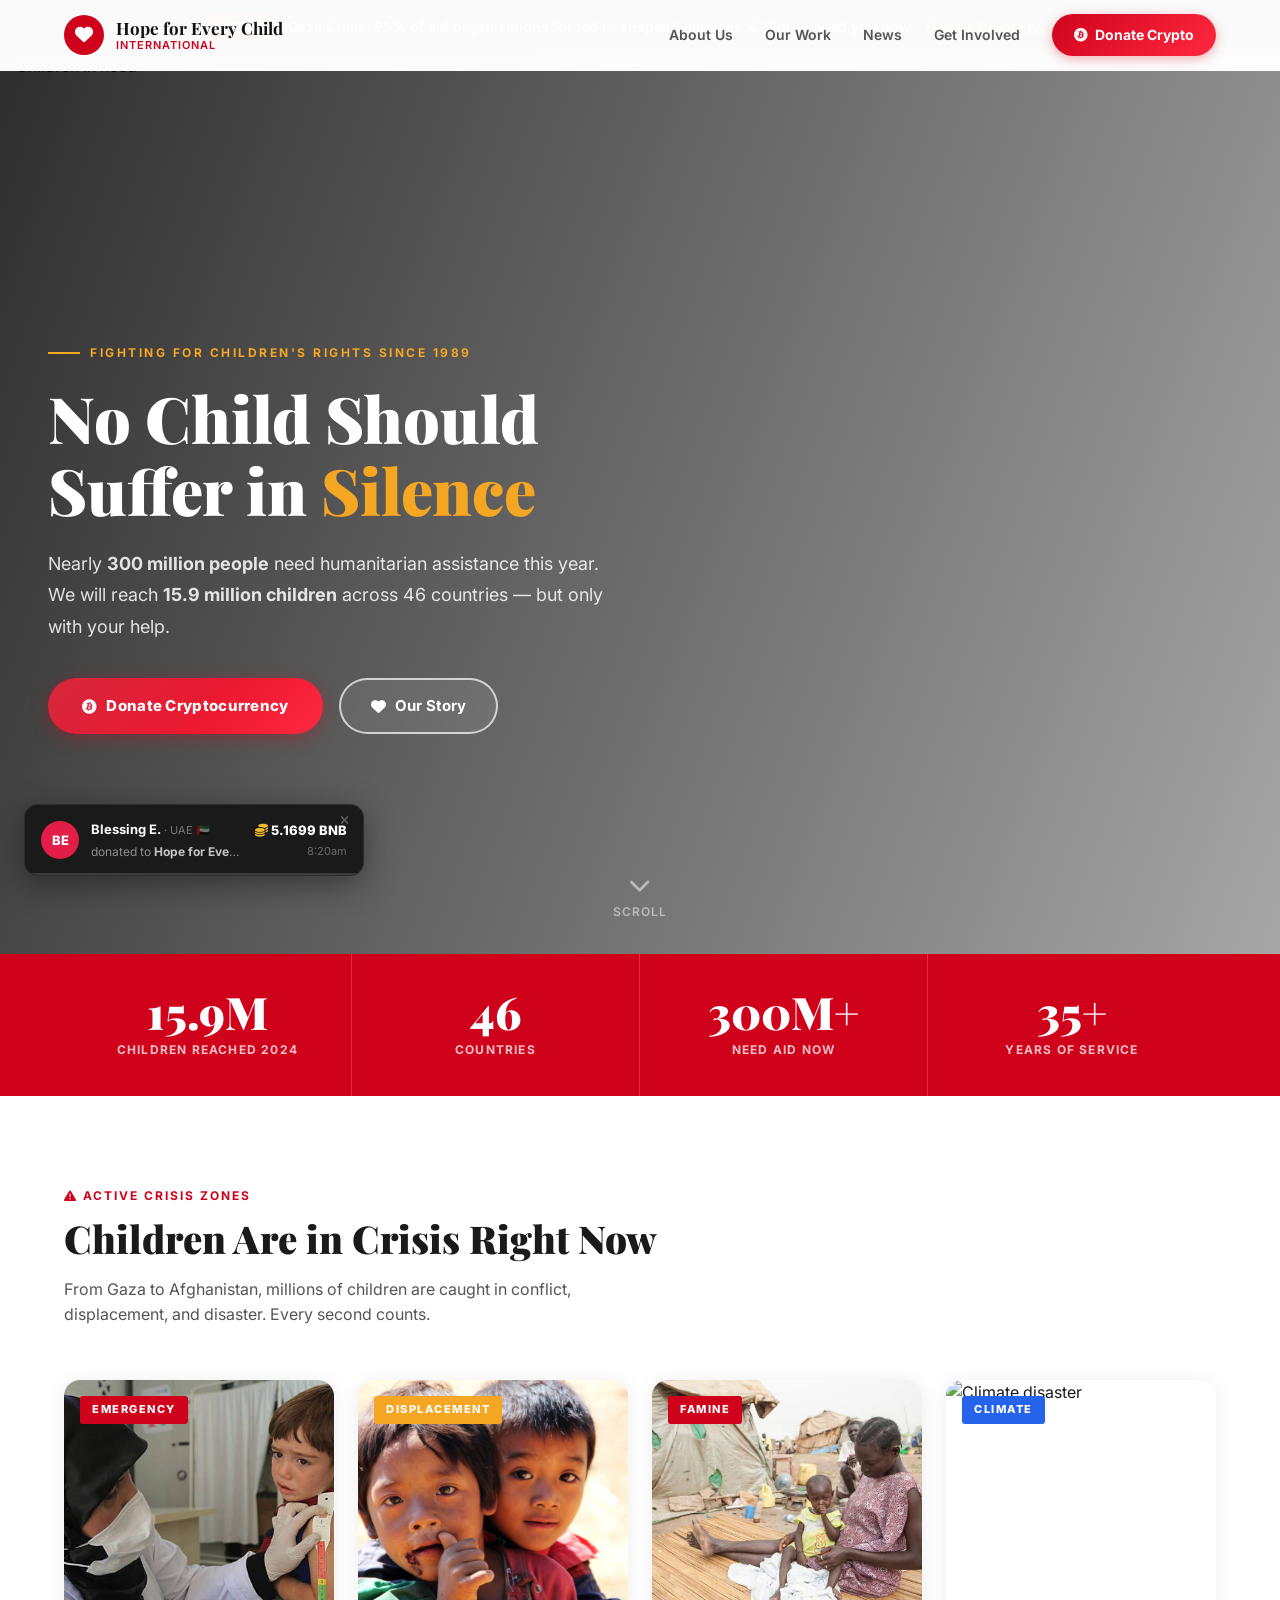
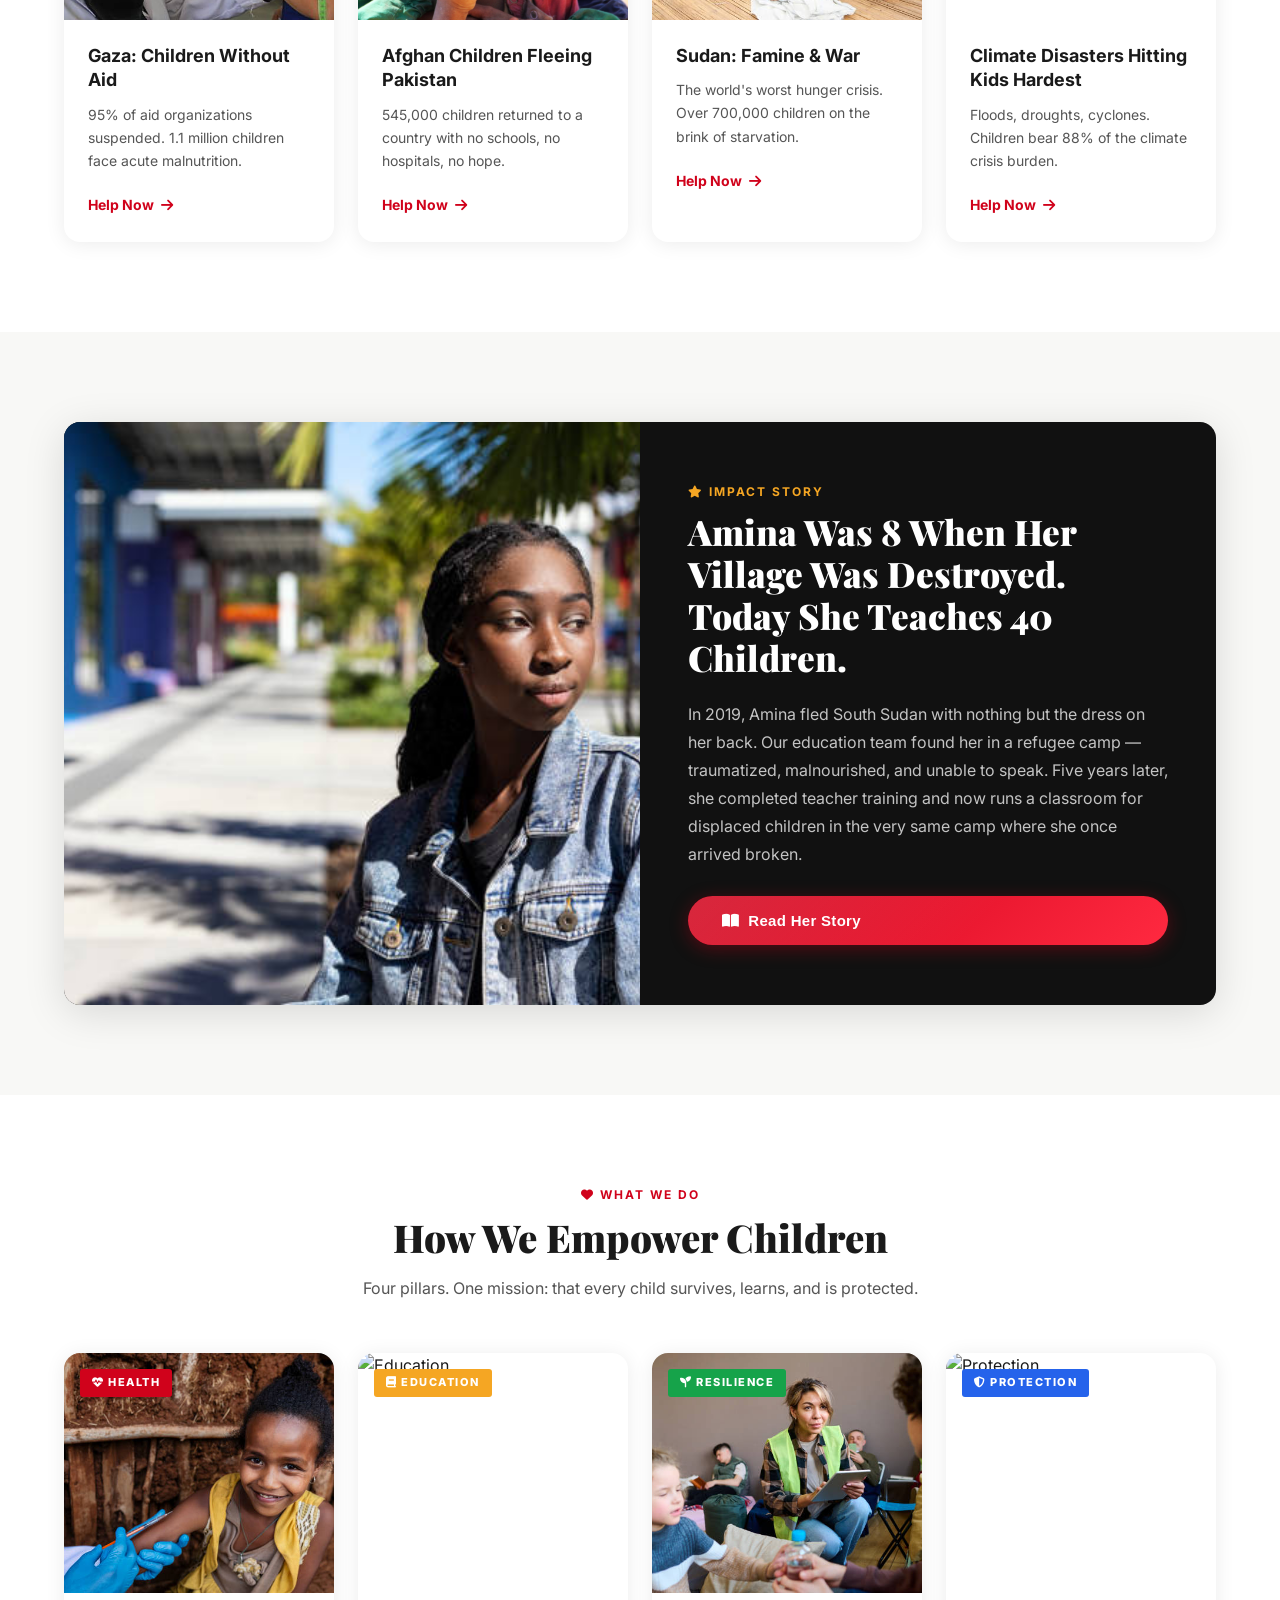
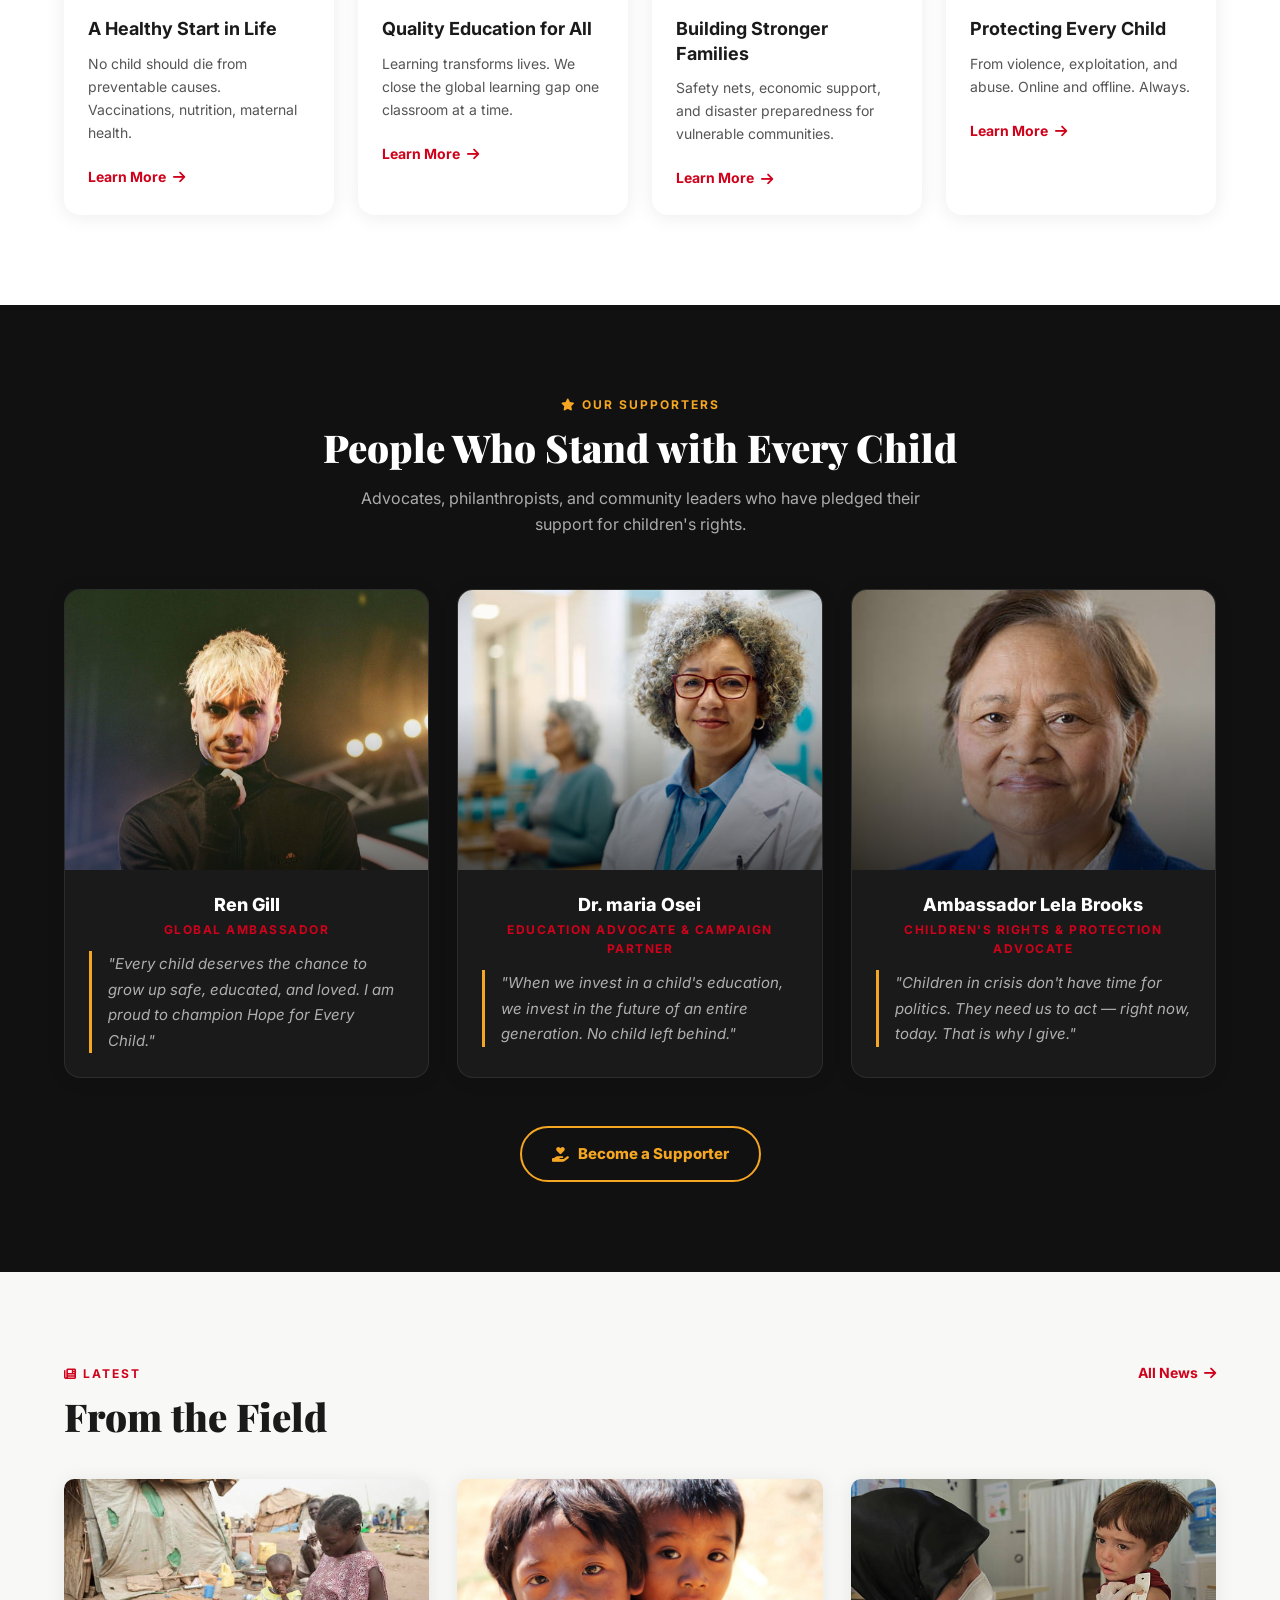
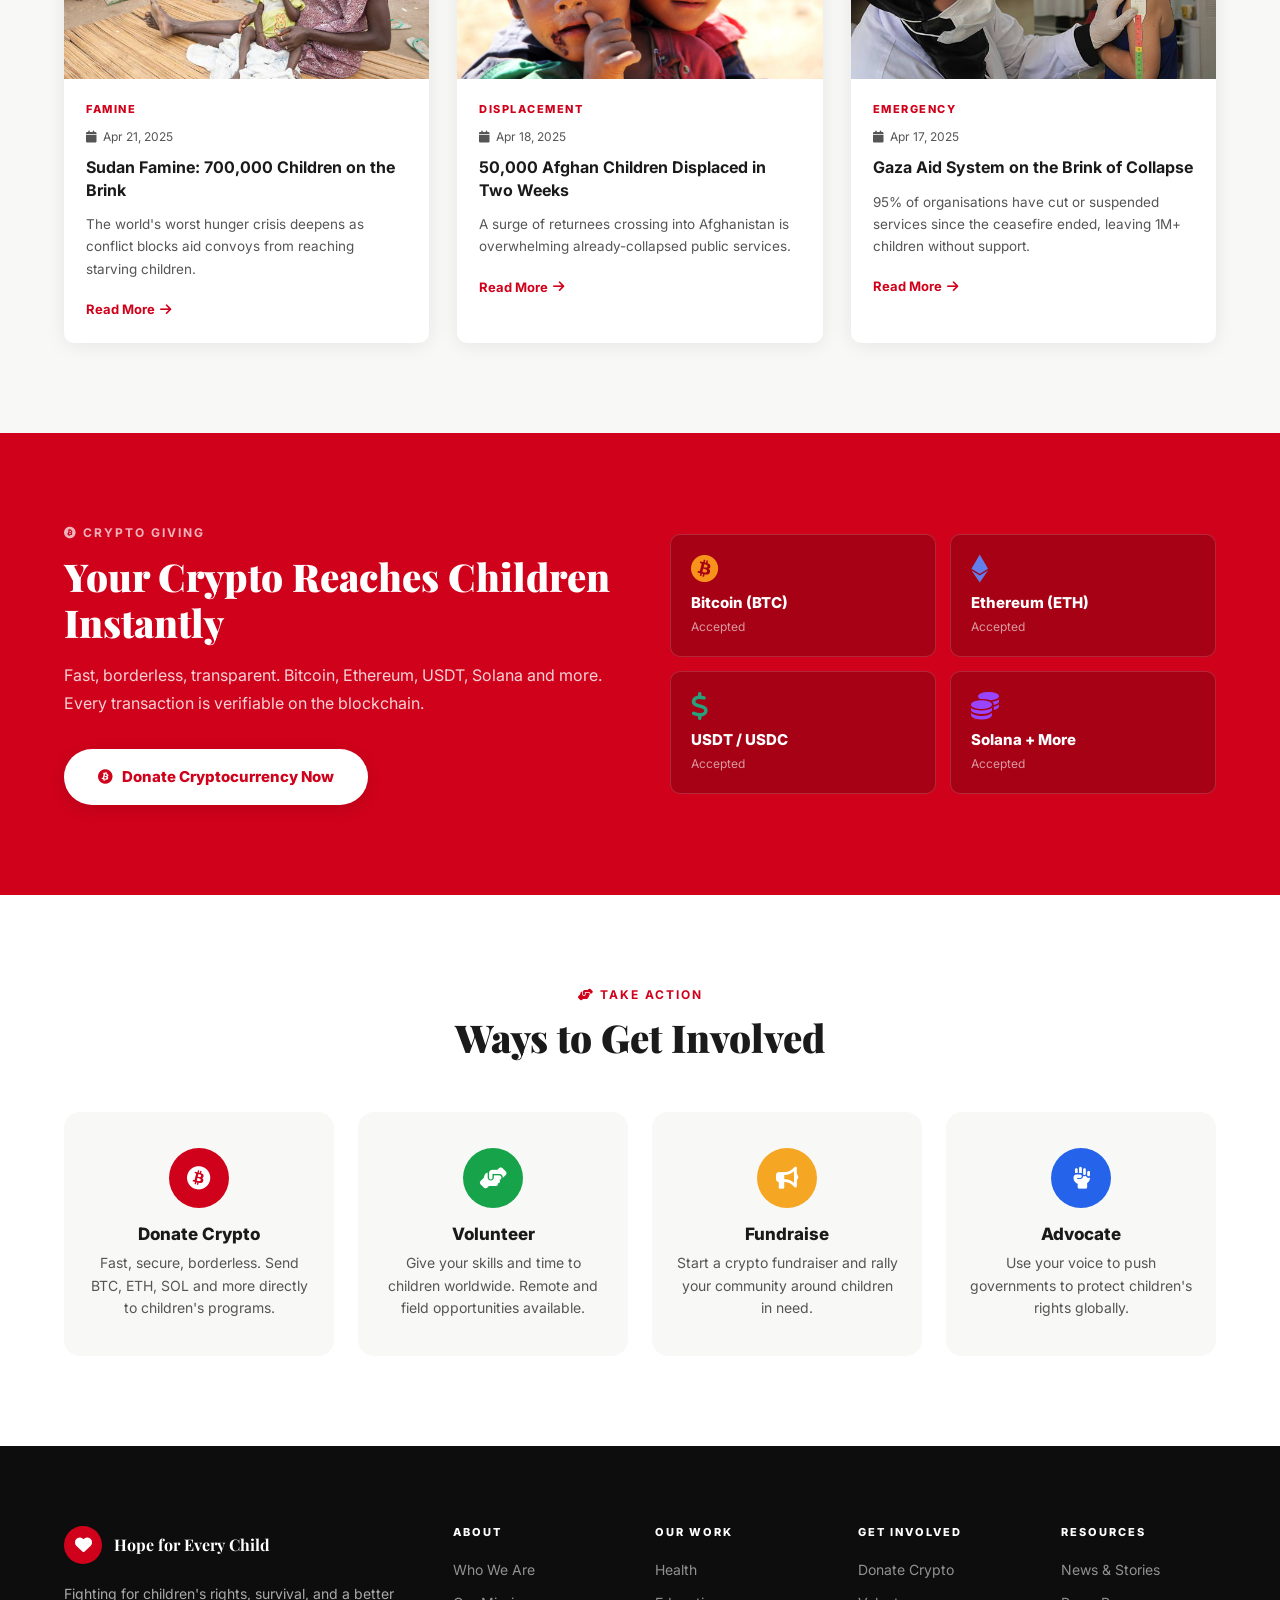
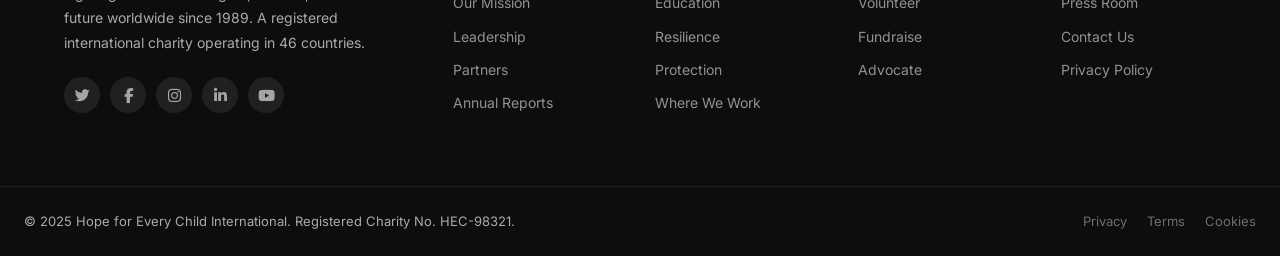
==== commit 48bc3ca2: "rmove" ====
--- a/index.html
+++ b/index.html
@@ -7,6 +7,7 @@
 <link href="https://fonts.googleapis.com/css2?family=Playfair+Display:wght@700;900&family=Inter:wght@400;500;600;700;800&display=swap" rel="stylesheet">
 <link rel="stylesheet" href="https://cdnjs.cloudflare.com/ajax/libs/font-awesome/6.5.0/css/all.min.css">
 <link rel="stylesheet" href="styles.css">
+<link rel="shortcut icon" href="favicon.ico" type="image/x-icon">
 </head>
 <body>
 
@@ -51,7 +52,7 @@
     </div>
     <div class="hero-slide">
       <!-- REPLACE IMAGE 2: change the src below to your own image URL -->
-      <img src="https://images.unsplash.com/photo-1542810104-13345b3ced4e?w=1600&auto=format&fit=crop&q=80" alt="Child refugee">
+      <img src="https://images.unsplash.com/photo-1542810104-13345b3ced4e?w=1600&auto=format&fit=crop&q=80" alt="">
     </div>
     <div class="hero-slide">
       <!-- REPLACE IMAGE 3: change the src below to your own image URL -->
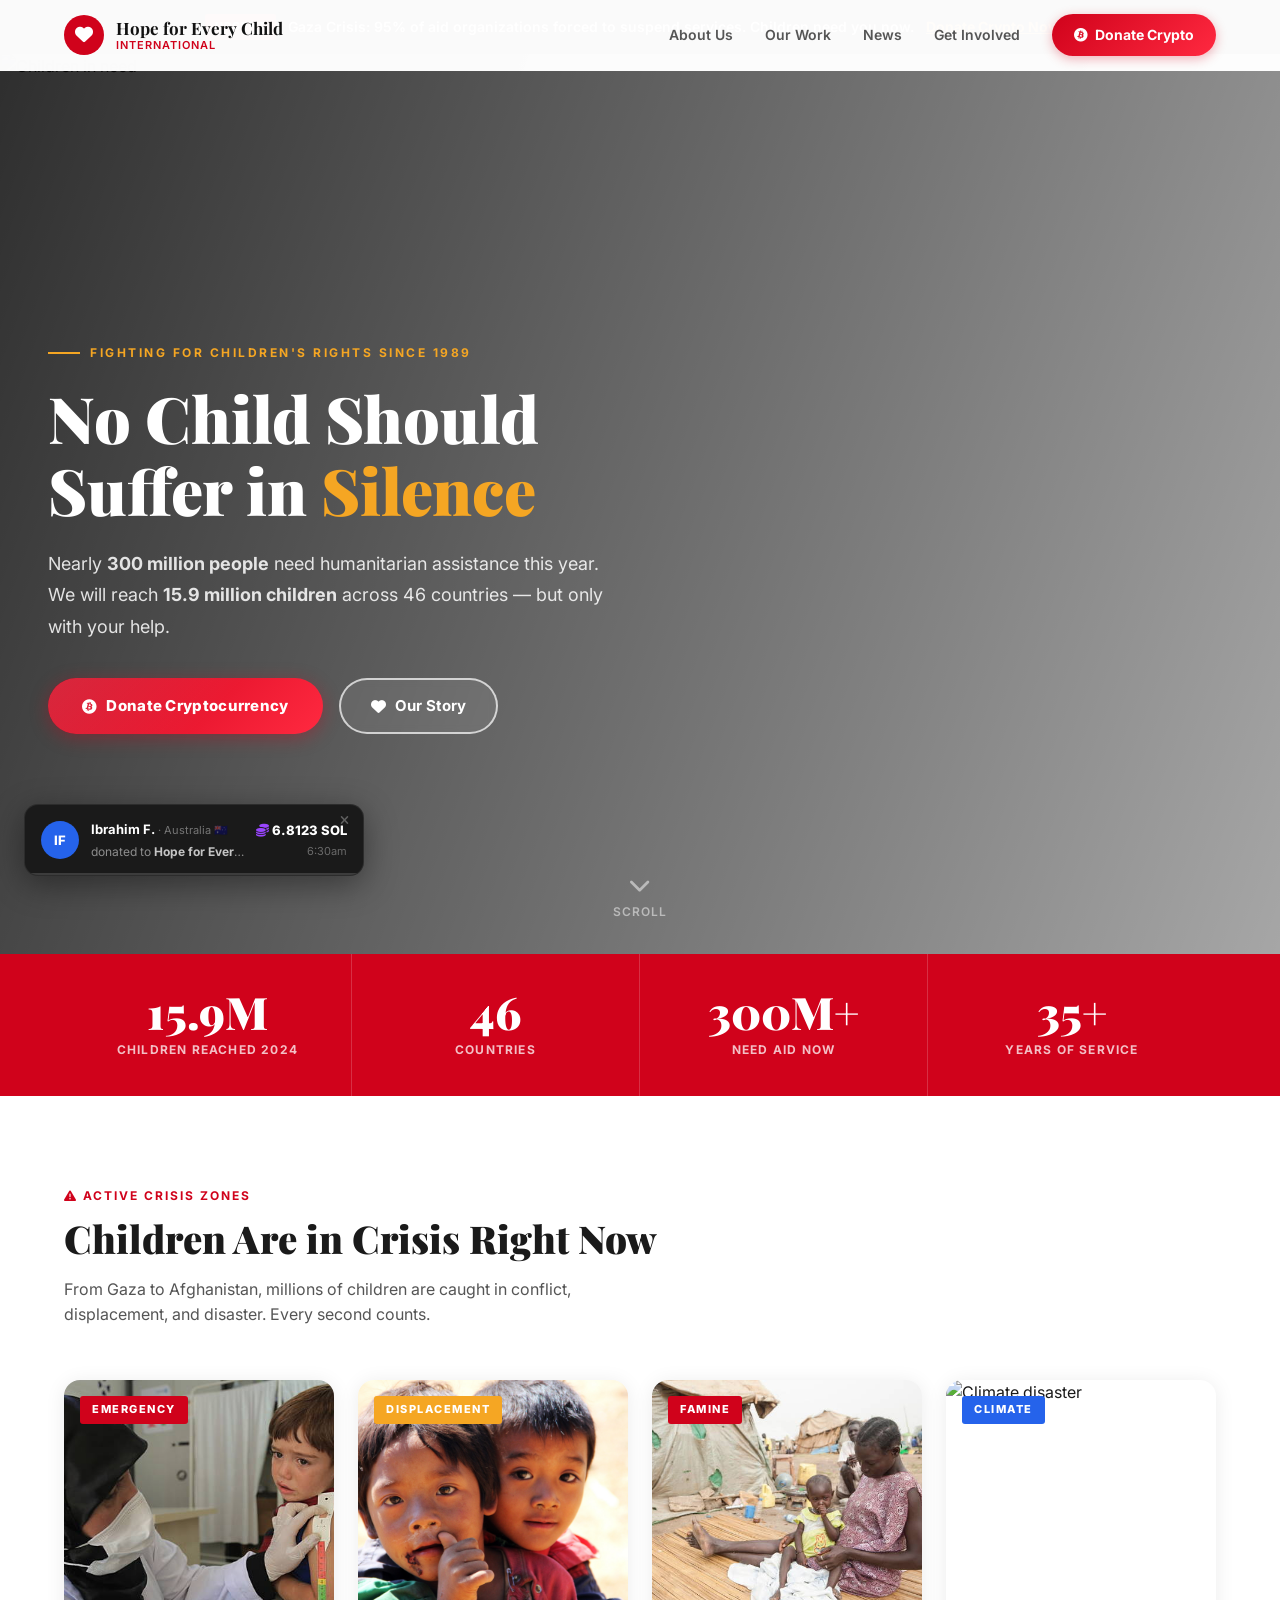
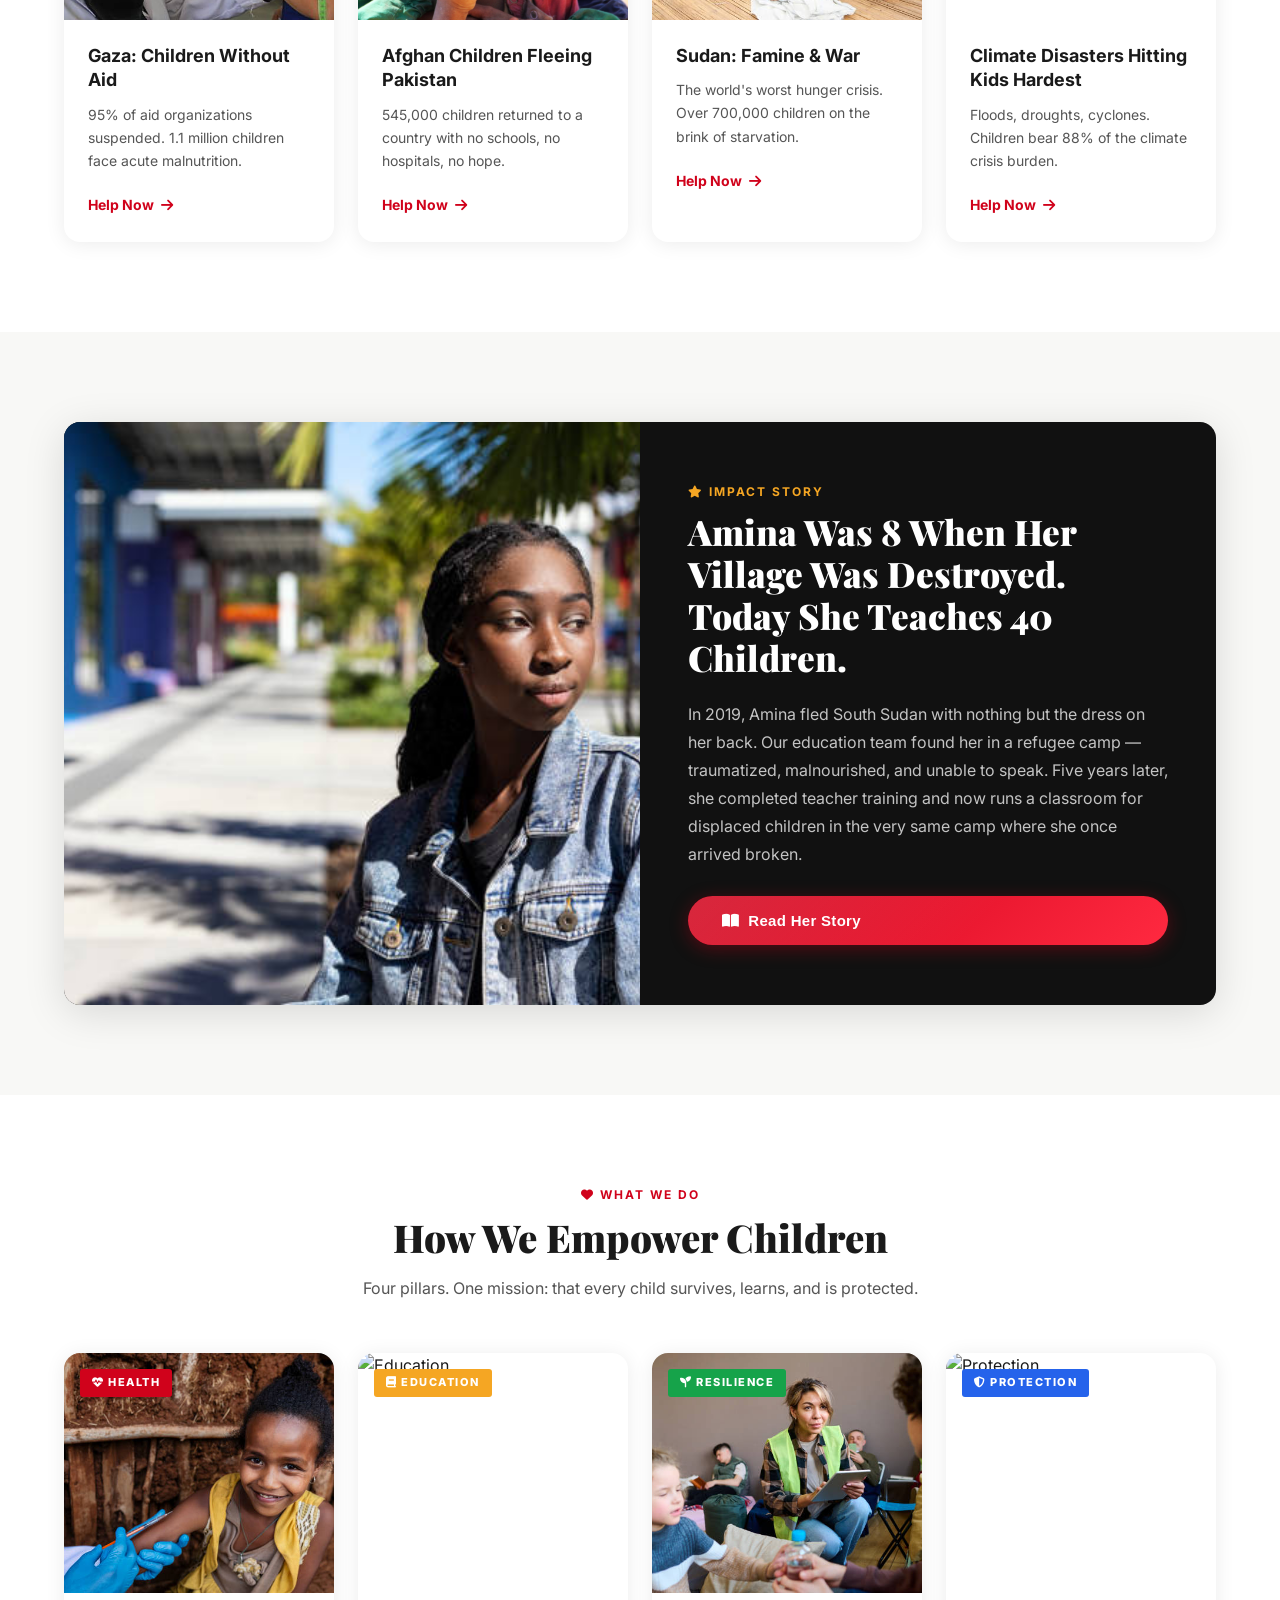
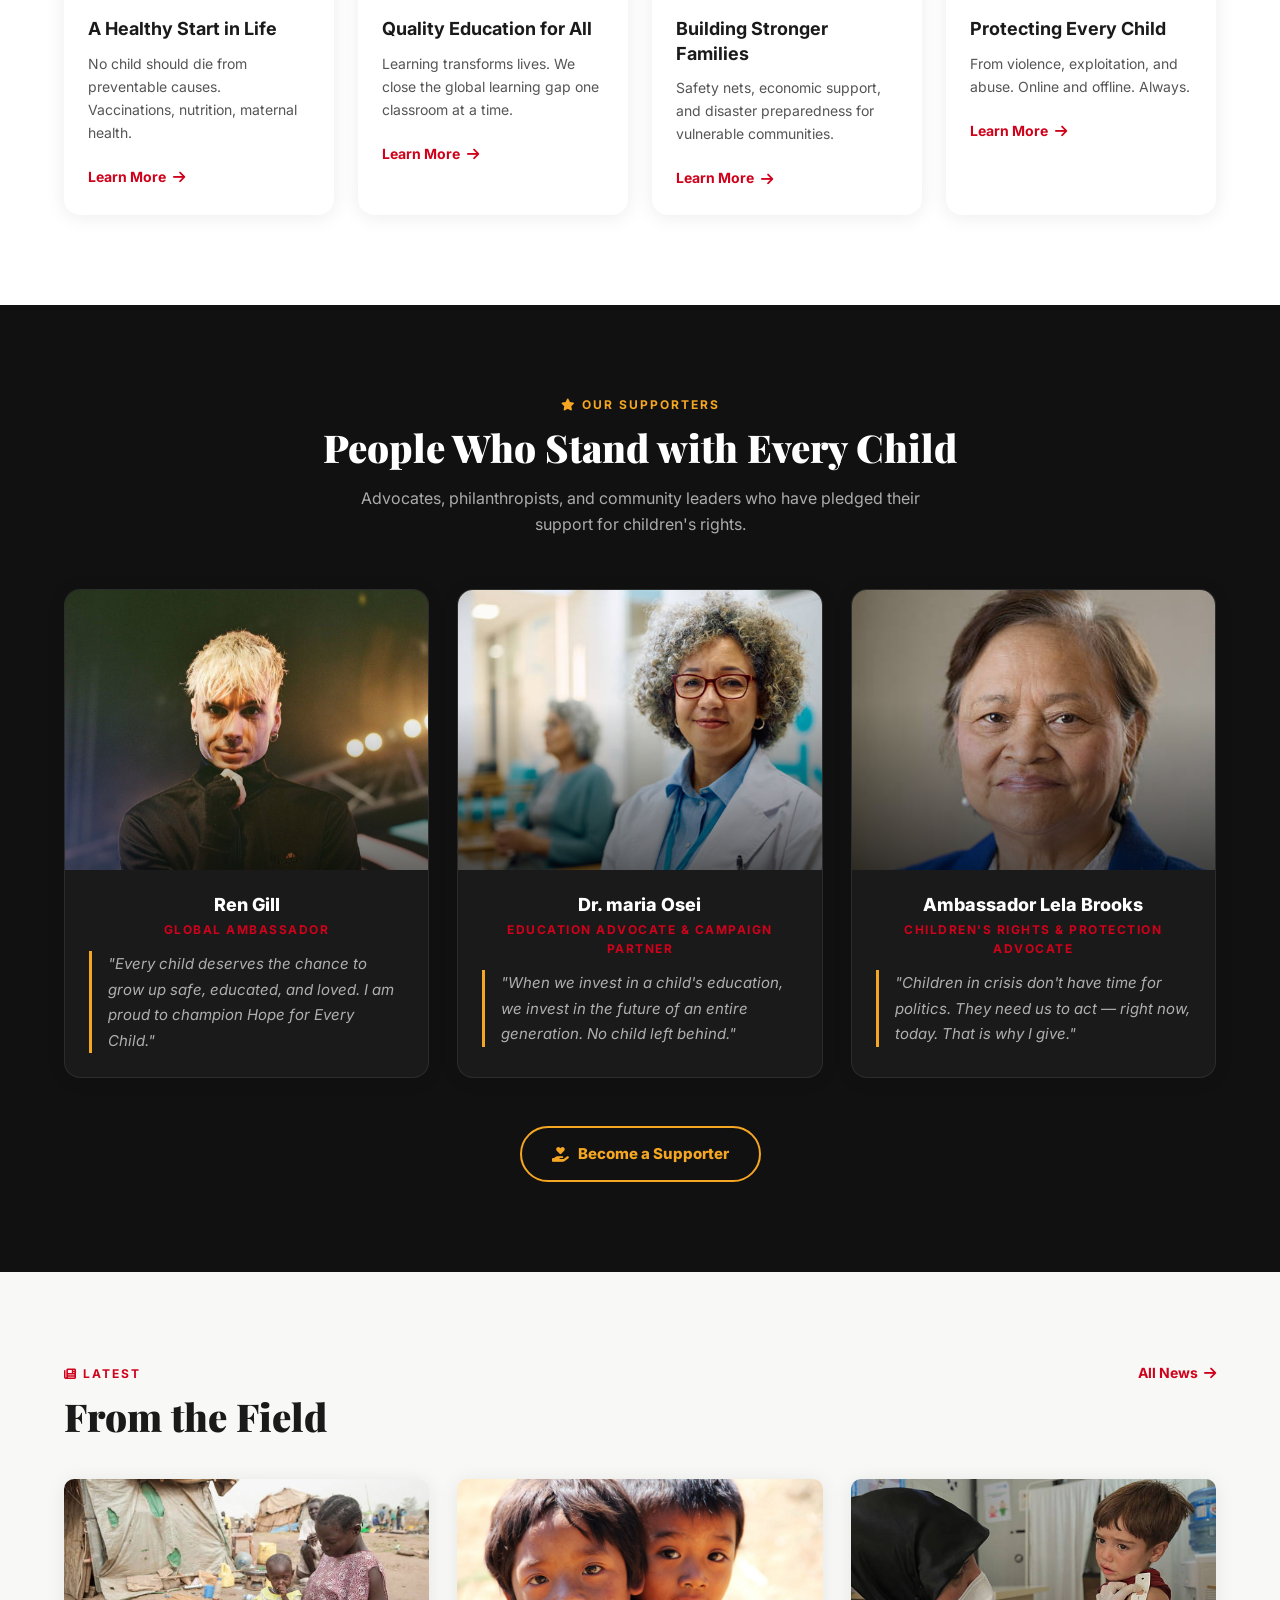
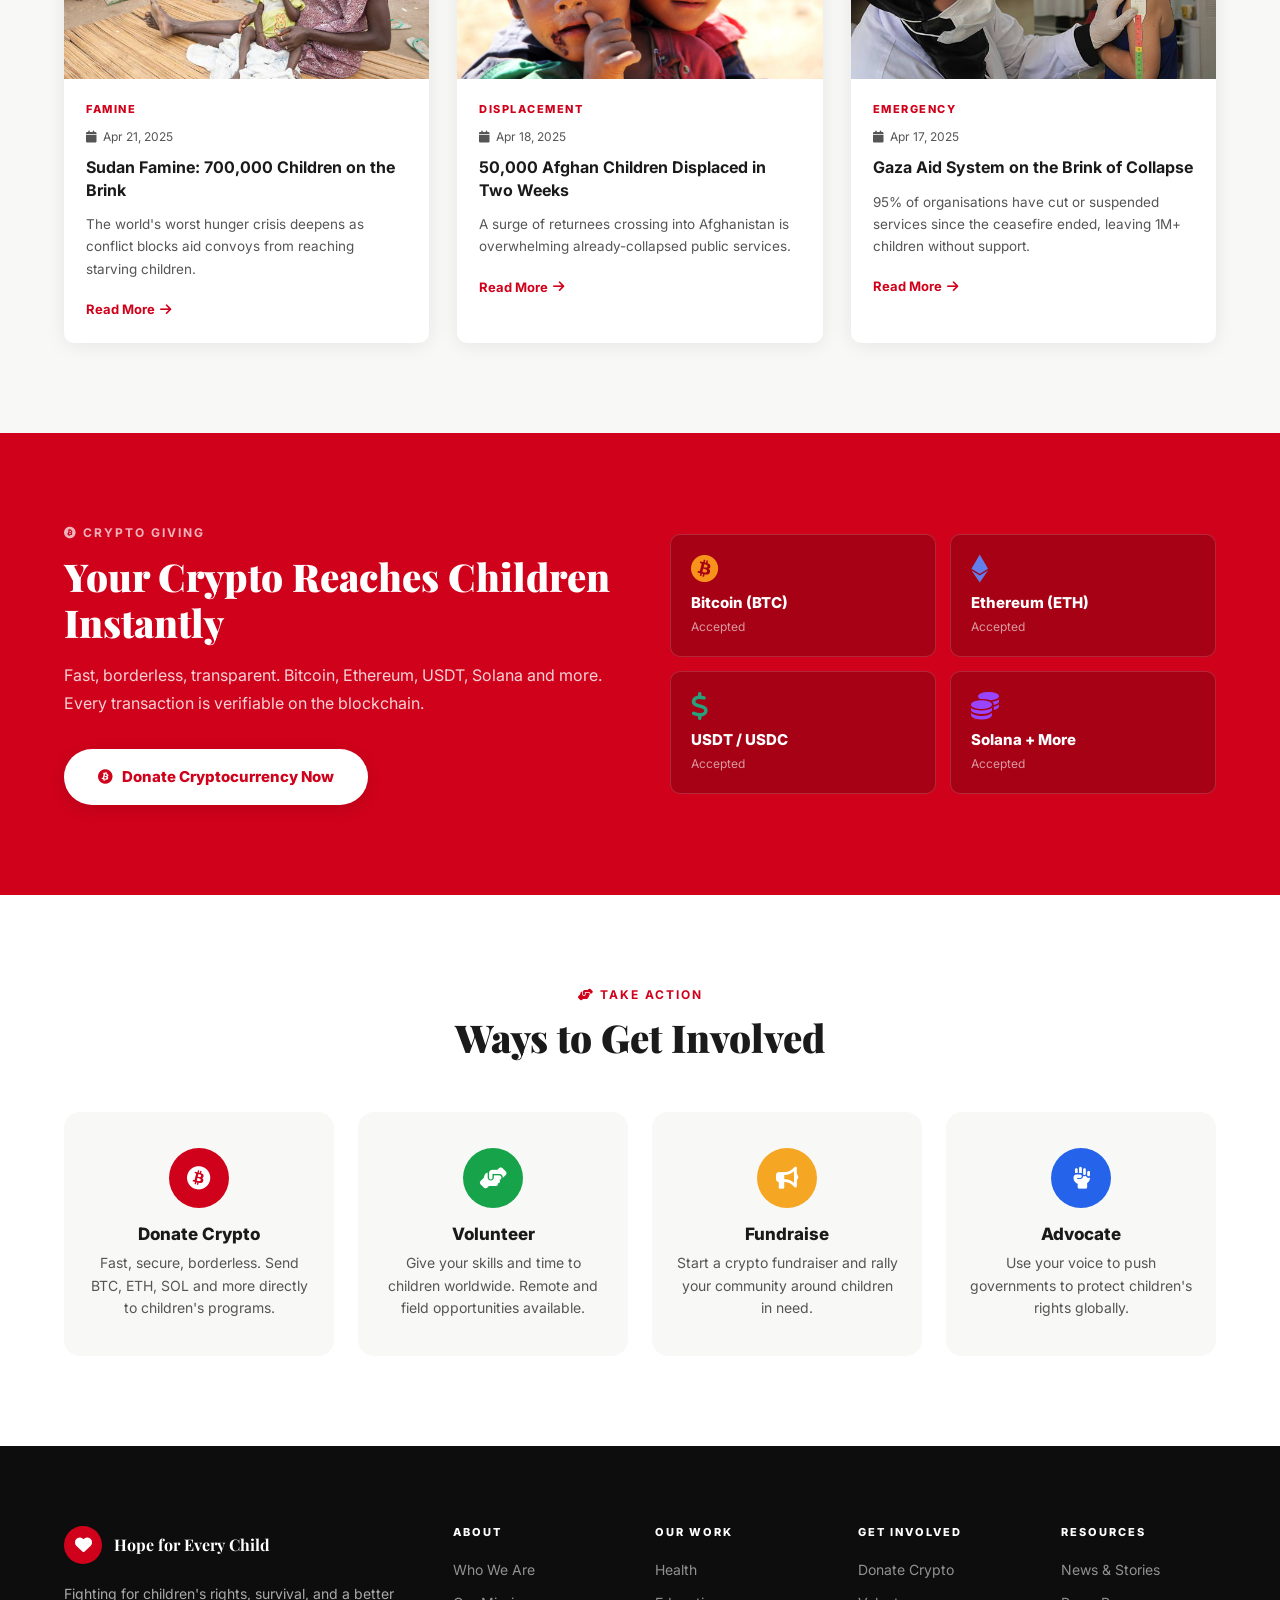
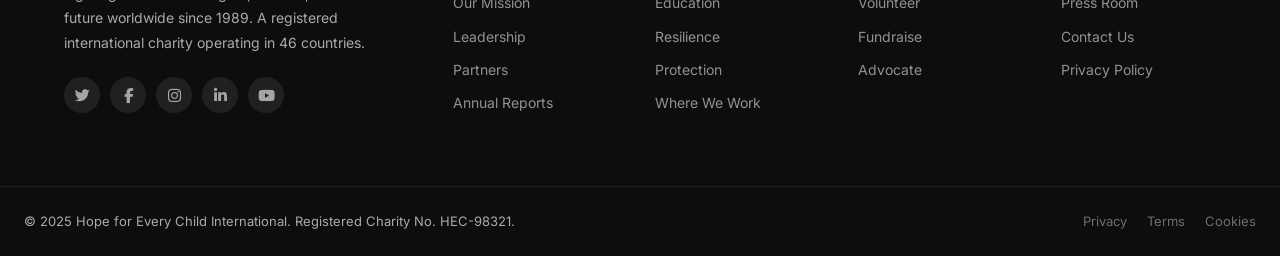
==== commit f06c585c: "rmove2" ====
--- a/index.html
+++ b/index.html
@@ -52,7 +52,7 @@
     </div>
     <div class="hero-slide">
       <!-- REPLACE IMAGE 2: change the src below to your own image URL -->
-      <img src="https://images.unsplash.com/photo-1542810104-13345b3ced4e?w=1600&auto=format&fit=crop&q=80" alt="">
+
     </div>
     <div class="hero-slide">
       <!-- REPLACE IMAGE 3: change the src below to your own image URL -->
